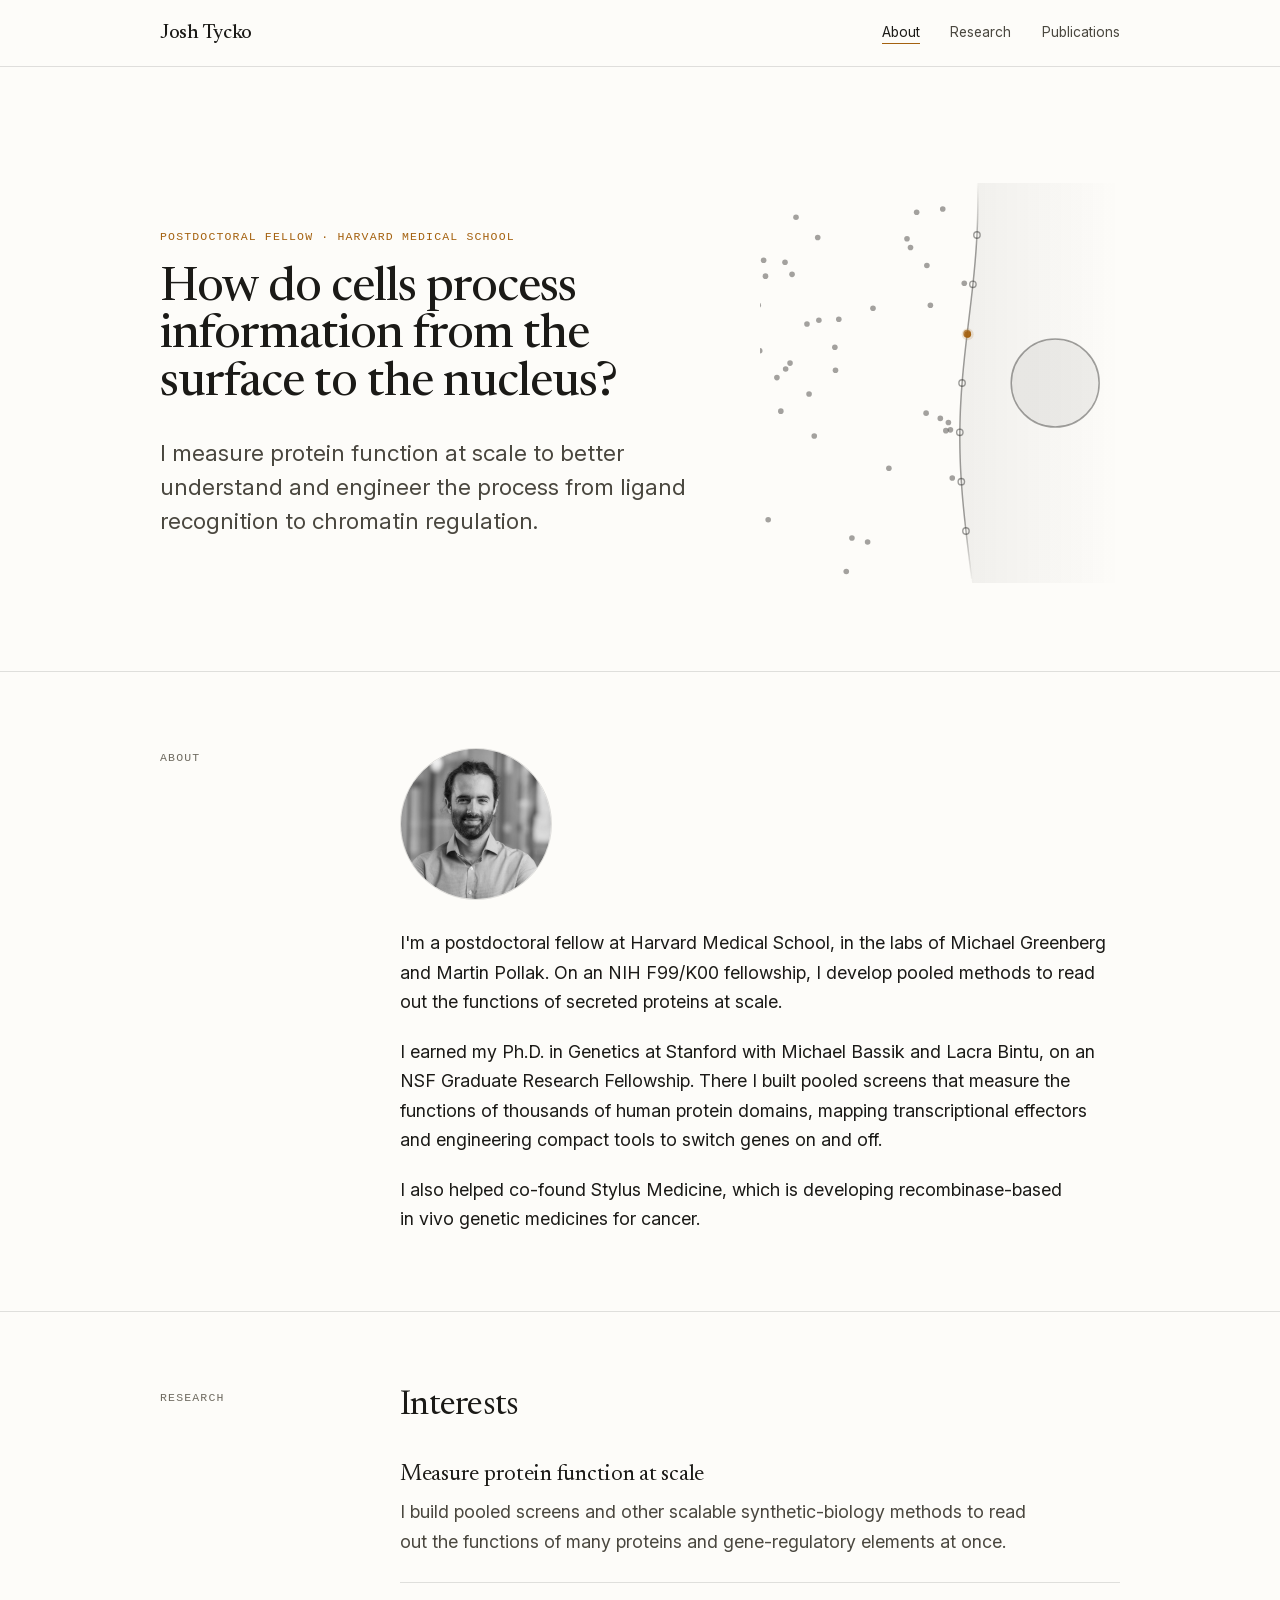
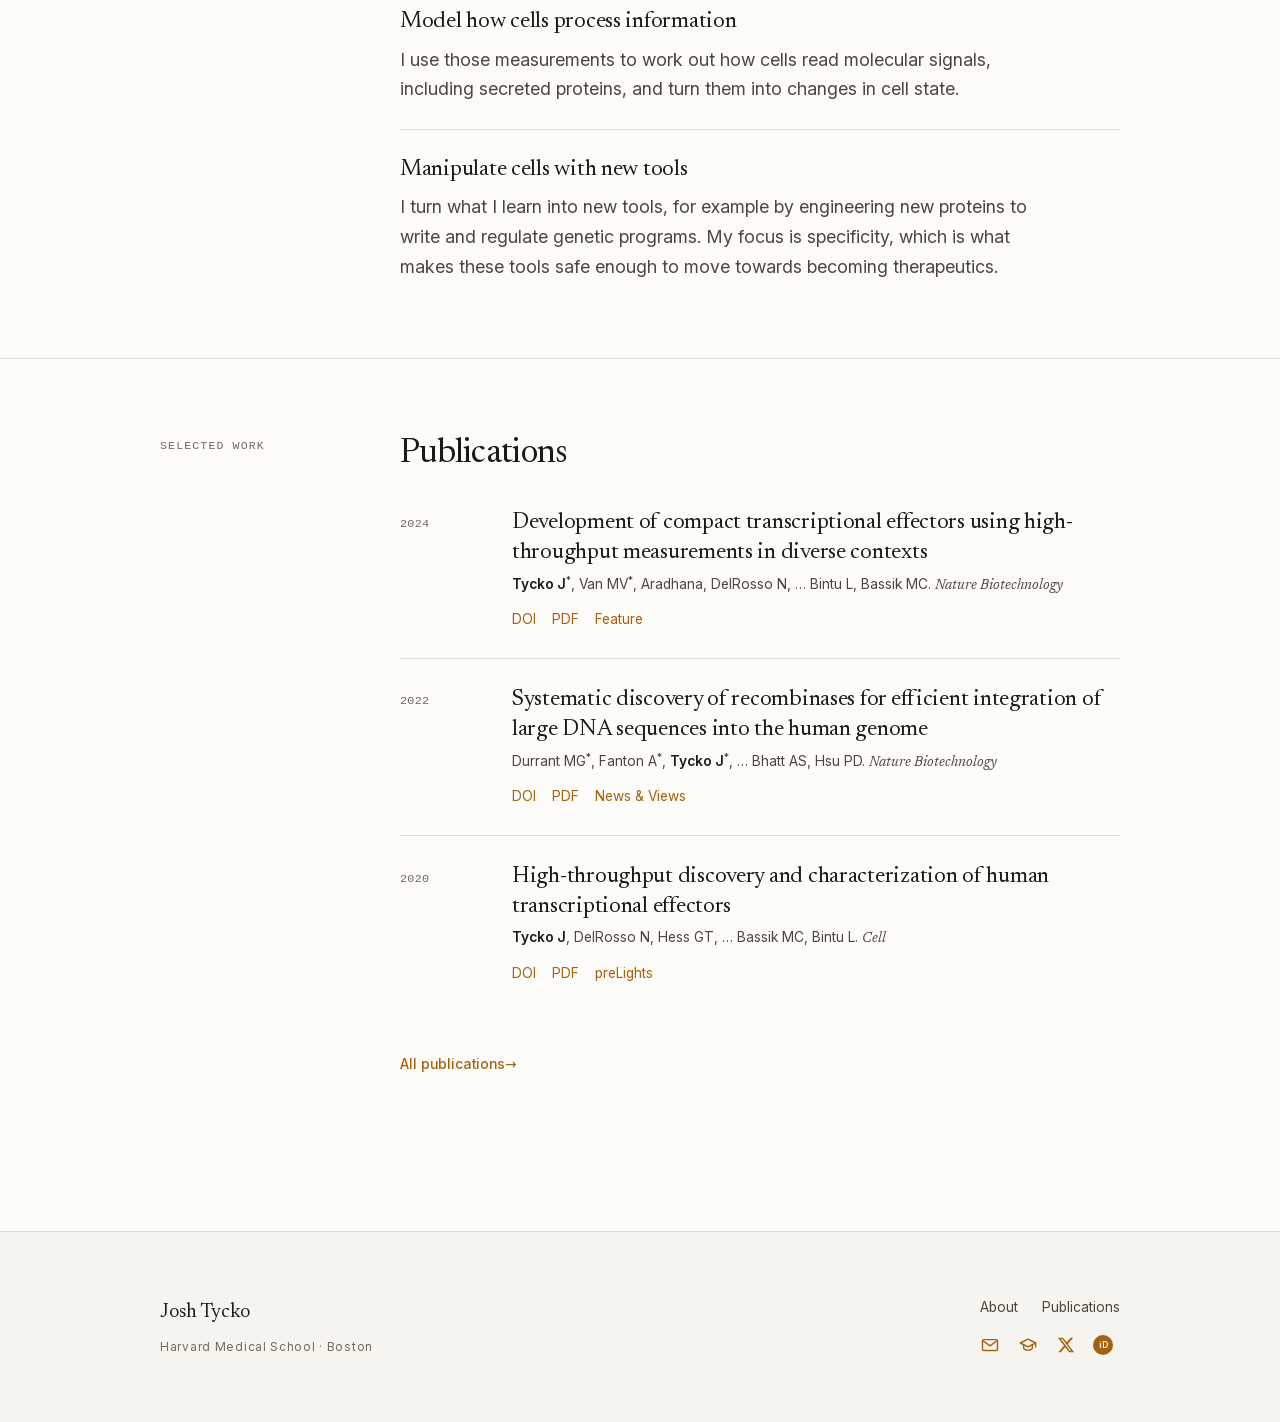
==== index.html @ d1b62626 "Manipulate interest: broaden to 'new proteins', soften therapeutics phrasing Co-Authored-By: Claude " ====
<!DOCTYPE html>
<html lang="en">
<head>
<meta charset="utf-8">
<meta name="viewport" content="width=device-width, initial-scale=1">
<title>Josh Tycko</title>
<meta name="description" content="Josh Tycko, postdoctoral fellow at Harvard Medical School, measuring protein function at scale to model and manipulate cellular information processing.">
<link rel="icon" href="img/favicon.svg" type="image/svg+xml">
<link rel="preload" href="fonts/newsreader-var.woff2" as="font" type="font/woff2" crossorigin>
<link rel="preload" href="fonts/inter-var.woff2" as="font" type="font/woff2" crossorigin>
<style>
@font-face{font-family:'Newsreader';src:url('fonts/newsreader-var.woff2') format('woff2');font-weight:200 800;font-style:normal;font-display:swap;}
@font-face{font-family:'Newsreader';src:url('fonts/newsreader-italic-var.woff2') format('woff2');font-weight:200 800;font-style:italic;font-display:swap;}
@font-face{font-family:'Inter';src:url('fonts/inter-var.woff2') format('woff2');font-weight:100 900;font-style:normal;font-display:swap;}
:root{
  --serif:'Newsreader','Iowan Old Style',Georgia,serif;
  --sans:'Inter',system-ui,-apple-system,'Segoe UI',sans-serif;
  --mono:ui-monospace,'SF Mono','JetBrains Mono',Menlo,Consolas,monospace;
  --paper:#fdfcf9;--paper-sunk:#f6f4ee;--ink:#1b1a17;--ink-soft:#4a473f;--ink-mute:#6f6b61;
  --accent:#a4610f;--accent-soft:#c07d2a;--rule:rgba(27,26,23,0.13);
  --step--1:clamp(0.80rem,0.78rem + 0.10vw,0.86rem);
  --step-0:clamp(1.00rem,0.96rem + 0.20vw,1.12rem);
  --step-1:clamp(1.20rem,1.12rem + 0.38vw,1.42rem);
  --step-3:clamp(1.6rem,1.42rem + 0.9vw,2.2rem);
  --step-4:clamp(1.95rem,1.6rem + 1.75vw,3.05rem);
  --shell:68rem;--gutter:clamp(1.5rem,5vw,4rem);--measure:66ch;
}
@media (prefers-color-scheme:dark){:root{
  --paper:#14140f;--paper-sunk:#1b1b16;--ink:#eae7dd;--ink-soft:#b6b1a4;--ink-mute:#8b8679;
  --accent:#dca35c;--accent-soft:#e8bd83;--rule:rgba(234,231,221,0.16);
}}
*,*::before,*::after{box-sizing:border-box;margin:0;padding:0;}
body{background:var(--paper);color:var(--ink);font-family:var(--sans);font-size:var(--step-0);line-height:1.65;-webkit-font-smoothing:antialiased;-moz-osx-font-smoothing:grayscale;font-synthesis-weight:none;text-rendering:optimizeLegibility;}
::selection{background:var(--accent);color:var(--paper);}
img{max-width:100%;height:auto;display:block;}
a{color:var(--accent);}
a:hover{color:var(--accent-soft);}
.skip{position:absolute;left:-9999px;}
.shell{max-width:var(--shell);margin-inline:auto;padding-inline:var(--gutter);}

.nav{position:sticky;top:0;z-index:50;background:color-mix(in srgb,var(--paper) 82%,transparent);backdrop-filter:blur(12px) saturate(1.2);-webkit-backdrop-filter:blur(12px) saturate(1.2);border-bottom:1px solid var(--rule);}
.nav__inner{display:flex;align-items:baseline;justify-content:space-between;gap:1.5rem;flex-wrap:wrap;padding-block:1.05rem;}
.nav__brand{font-family:var(--serif);font-size:1.24rem;font-weight:500;letter-spacing:-0.015em;text-decoration:none;color:var(--ink);}
.nav__links{display:flex;gap:clamp(1.1rem,2.4vw,2rem);font-size:var(--step--1);list-style:none;}
.nav__links a{color:var(--ink-soft);text-decoration:none;padding-block:0.15rem;border-bottom:1px solid transparent;transition:color .14s ease,border-color .14s ease;}
.nav__links a:hover,.nav__links a:focus-visible{color:var(--accent);}
.nav__links a[aria-current="page"]{color:var(--ink);border-bottom-color:var(--accent);}

.hero{padding-block:clamp(3.5rem,9vw,7.5rem) clamp(3rem,7vw,5.5rem);}
.hero__layout{display:grid;grid-template-columns:minmax(0,1fr);align-items:center;gap:3.5rem;}
.eyebrow{font-family:var(--mono);font-size:0.72rem;font-weight:500;letter-spacing:0.1em;text-transform:uppercase;color:var(--accent);}
.hero h1{font-family:var(--serif);font-weight:450;font-optical-sizing:auto;letter-spacing:-0.021em;font-size:var(--step-4);line-height:0.99;margin-top:1.25rem;max-width:20ch;text-wrap:balance;}
.hero__lede{font-size:var(--step-1);line-height:1.5;color:var(--ink-soft);max-width:54ch;margin-top:1.75rem;text-wrap:pretty;}
.hero__figure{margin:0;display:none;}
@media (min-width:832px){
  .hero__layout{grid-template-columns:minmax(0,1fr) auto;}
  .hero__figure{display:block;}
}

.section{padding-block:clamp(3rem,6vw,5rem);border-top:1px solid var(--rule);}
.sec-grid{display:grid;grid-template-columns:minmax(0,1fr);gap:1.5rem;}
@media (min-width:896px){.sec-grid{grid-template-columns:12rem minmax(0,1fr);gap:3rem;}}
.label{font-family:var(--mono);font-size:0.72rem;font-weight:500;letter-spacing:0.1em;text-transform:uppercase;color:var(--ink-mute);}
.section h2{font-family:var(--serif);font-weight:400;letter-spacing:-0.021em;line-height:1.06;font-size:var(--step-3);text-wrap:balance;}

.portrait{width:clamp(7rem,12vw,9.5rem);aspect-ratio:1;border-radius:50%;object-fit:cover;filter:grayscale(1);border:1px solid var(--rule);margin-bottom:1.75rem;transition:filter .6s ease;}
.portrait:hover{filter:grayscale(0);}
.about p{max-width:var(--measure);text-wrap:pretty;}
.about p + p{margin-top:1.1em;}

.interests,.pubs{list-style:none;margin-top:2.25rem;}
.interests li{padding-block:1.6rem;}
.interests li:first-child{padding-top:0;}
.interests li:last-child{padding-bottom:0;}
.interests li + li{border-top:1px solid var(--rule);}
.interests h3{font-family:var(--serif);font-weight:400;font-size:var(--step-1);line-height:1.25;letter-spacing:-0.012em;}
.interests p{margin-top:0.5rem;color:var(--ink-soft);max-width:58ch;text-wrap:pretty;}

.pubs li{padding-block:1.65rem;display:grid;grid-template-columns:minmax(0,1fr);gap:0.35rem;}
.pubs li:first-child{padding-top:0;}
.pubs li + li{border-top:1px solid var(--rule);}
@media (min-width:640px){.pubs li{grid-template-columns:5.5rem minmax(0,1fr);gap:0.35rem 1.5rem;}.pubs__year{grid-row:span 3;}}
.pubs__year{font-family:var(--mono);font-size:0.74rem;font-weight:500;letter-spacing:0.02em;color:var(--ink-mute);padding-top:0.45rem;}
.pubs__title{font-family:var(--serif);font-size:var(--step-1);font-weight:400;line-height:1.3;letter-spacing:-0.012em;text-wrap:pretty;}
.pubs__title a{color:inherit;text-decoration:none;transition:color .14s ease;}
.pubs__title a:hover{color:var(--accent);}
.pubs__authors{font-size:var(--step--1);color:var(--ink-soft);line-height:1.55;}
.pubs__authors .self{font-weight:600;color:var(--ink);}
.pubs__authors sup{font-size:0.7em;font-weight:500;}
.pubs__authors em{font-family:var(--serif);color:var(--ink-soft);}
.pubs__links{display:flex;flex-wrap:wrap;gap:0.5rem 1rem;margin-top:0.35rem;font-size:var(--step--1);}
.pubs__links a{color:var(--accent);text-decoration:none;border-bottom:1px solid transparent;transition:border-color .14s ease;}
.pubs__links a:hover{border-bottom-color:currentColor;}
.more{margin-top:2.25rem;}
.more a{font-size:var(--step--1);font-weight:500;color:var(--accent);text-decoration:none;white-space:nowrap;}
.more a .tip{display:inline-block;transition:transform .16s ease;}
.more a:hover .tip{transform:translateX(3px);}

.footer{border-top:1px solid var(--rule);background:var(--paper-sunk);padding-block:clamp(2.5rem,5vw,4rem);margin-top:clamp(3rem,6vw,5rem);}
.footer__inner{display:flex;justify-content:space-between;align-items:flex-start;gap:2rem;flex-wrap:wrap;}
.footer__brand{font-family:var(--serif);font-size:1.24rem;}
.footer__meta-line{font-size:0.74rem;letter-spacing:0.06em;color:var(--ink-mute);margin-top:0.6rem;}
.footer__col{display:flex;flex-direction:column;gap:1.05rem;}
.footer__links{display:flex;gap:1.5rem;list-style:none;font-size:var(--step--1);flex-wrap:wrap;}
.footer__links a{color:var(--ink-soft);text-decoration:none;transition:color .14s ease;}
.footer__links a:hover{color:var(--accent);}
.socials{display:flex;align-items:center;gap:1.15rem;}
.socials a{display:inline-flex;color:var(--accent);transition:color .14s ease,transform .2s ease;}
.socials a:hover{color:var(--accent-soft);transform:translateY(-2px);}

.reveal{opacity:0;transform:translateY(18px);transition:opacity .7s ease,transform .7s ease;}
.reveal.in{opacity:1;transform:none;}
@keyframes riseIn{from{opacity:0;transform:translateY(18px);}to{opacity:1;transform:none;}}
.rise{opacity:0;animation:riseIn .8s ease both;}
.rise.d1{animation-delay:.05s;}.rise.d2{animation-delay:.16s;}.rise.d3{animation-delay:.30s;}.rise.d4{animation-delay:.42s;}
@media (prefers-reduced-motion:reduce){*{animation-duration:.001ms !important;animation-delay:0ms !important;transition-duration:.001ms !important;}.reveal{opacity:1;transform:none;}}
</style>
</head>
<body>

<a class="skip" href="#main">Skip to content</a>

<nav class="nav">
  <div class="shell nav__inner">
    <a class="nav__brand" href="index.html">Josh Tycko</a>
    <ul class="nav__links">
      <li><a href="index.html" aria-current="page">About</a></li>
      <li><a href="#research">Research</a></li>
      <li><a href="publications.html">Publications</a></li>
    </ul>
  </div>
</nav>

<main id="main">

  <header class="hero shell">
    <div class="hero__layout">
      <div>
        <p class="eyebrow rise d1">Postdoctoral Fellow · Harvard Medical School</p>
        <h1 class="rise d2">How do cells process information from the surface to the nucleus?</h1>
        <p class="hero__lede rise d3">I measure protein function at scale to better understand and engineer the process from ligand recognition to chromatin regulation.</p>
      </div>
      <figure class="hero__figure rise d4" aria-hidden="true">
        <canvas id="secretome" width="360" height="400" style="width:360px;height:400px;display:block;"></canvas>
      </figure>
    </div>
  </header>

  <section class="section" id="about">
    <div class="shell sec-grid">
      <p class="label reveal">About</p>
      <div class="about reveal">
        <img class="portrait" src="img/portrait.jpg" alt="Josh Tycko" width="600" height="600">
        <p>I'm a postdoctoral fellow at Harvard Medical School, in the labs of Michael Greenberg and Martin Pollak. On an NIH F99/K00 fellowship, I develop pooled methods to read out the functions of secreted proteins at scale.</p>
        <p>I earned my Ph.D. in Genetics at Stanford with Michael Bassik and Lacra Bintu, on an NSF Graduate Research Fellowship. There I built pooled screens that measure the functions of thousands of human protein domains, mapping transcriptional effectors and engineering compact tools to switch genes on and off.</p>
        <p>I also helped co-found Stylus&nbsp;Medicine, which is developing recombinase-based in&nbsp;vivo genetic medicines for cancer.</p>
      </div>
    </div>
  </section>

  <section class="section" id="research">
    <div class="shell sec-grid">
      <p class="label reveal">Research</p>
      <div>
        <h2 class="reveal">Interests</h2>
        <ol class="interests">
          <li class="reveal">
            <h3>Measure protein function at scale</h3>
            <p>I build pooled screens and other scalable synthetic-biology methods to read out the functions of many proteins and gene-regulatory elements at once.</p>
          </li>
          <li class="reveal">
            <h3>Model how cells process information</h3>
            <p>I use those measurements to work out how cells read molecular signals, including secreted proteins, and turn them into changes in cell state.</p>
          </li>
          <li class="reveal">
            <h3>Manipulate cells with new tools</h3>
            <p>I turn what I learn into new tools, for example by engineering new proteins to write and regulate genetic programs. My focus is specificity, which is what makes these tools safe enough to move towards becoming therapeutics.</p>
          </li>
        </ol>
      </div>
    </div>
  </section>

  <section class="section" id="selected">
    <div class="shell sec-grid">
      <p class="label reveal">Selected work</p>
      <div>
        <h2 class="reveal">Publications</h2>
        <ol class="pubs">
          <li class="reveal">
            <span class="pubs__year">2024</span>
            <h3 class="pubs__title"><a href="https://doi.org/10.1038/s41587-024-02442-6">Development of compact transcriptional effectors using high-throughput measurements in diverse contexts</a></h3>
            <p class="pubs__authors"><span class="self">Tycko J</span><sup>*</sup>, Van MV<sup>*</sup>, Aradhana, DelRosso N, &hellip; Bintu L, Bassik MC. <em>Nature Biotechnology</em></p>
            <div class="pubs__links">
              <a href="https://doi.org/10.1038/s41587-024-02442-6">DOI</a>
              <a href="pdf/compact-transcriptional-effectors-2024.pdf">PDF</a>
              <a href="https://www.twistbioscience.com/blog/science/MGF-HTRecruit">Feature</a>
            </div>
          </li>
          <li class="reveal">
            <span class="pubs__year">2022</span>
            <h3 class="pubs__title"><a href="https://doi.org/10.1038/s41587-022-01494-w">Systematic discovery of recombinases for efficient integration of large DNA sequences into the human genome</a></h3>
            <p class="pubs__authors">Durrant MG<sup>*</sup>, Fanton A<sup>*</sup>, <span class="self">Tycko J</span><sup>*</sup>, &hellip; Bhatt AS, Hsu PD. <em>Nature Biotechnology</em></p>
            <div class="pubs__links">
              <a href="https://doi.org/10.1038/s41587-022-01494-w">DOI</a>
              <a href="pdf/recombinases-2022.pdf">PDF</a>
              <a href="https://doi.org/10.1038/s41587-022-01600-y">News &amp; Views</a>
            </div>
          </li>
          <li class="reveal">
            <span class="pubs__year">2020</span>
            <h3 class="pubs__title"><a href="https://doi.org/10.1016/j.cell.2020.11.024">High-throughput discovery and characterization of human transcriptional effectors</a></h3>
            <p class="pubs__authors"><span class="self">Tycko J</span>, DelRosso N, Hess GT, &hellip; Bassik MC, Bintu L. <em>Cell</em></p>
            <div class="pubs__links">
              <a href="https://doi.org/10.1016/j.cell.2020.11.024">DOI</a>
              <a href="pdf/human-transcriptional-effectors-2020.pdf">PDF</a>
              <a href="https://prelights.biologists.com/highlights/high-throughput-discovery-and-characterization-of-human-transcriptional-effectors/">preLights</a>
            </div>
          </li>
        </ol>
        <p class="more reveal"><a href="publications.html">All publications<span class="tip"> →</span></a></p>
      </div>
    </div>
  </section>

</main>

<footer class="footer">
  <div class="shell footer__inner">
    <div>
      <p class="footer__brand">Josh Tycko</p>
      <p class="footer__meta-line">Harvard Medical School · Boston</p>
    </div>
    <div class="footer__col">
      <ul class="footer__links">
        <li><a href="#about">About</a></li>
        <li><a href="publications.html">Publications</a></li>
      </ul>
      <div class="socials">
        <a id="email-link" href="#" aria-label="Email" title="Email"><svg width="20" height="20" viewBox="0 0 24 24" fill="none" stroke="currentColor" stroke-width="1.7" stroke-linecap="round" stroke-linejoin="round" aria-hidden="true"><rect x="3" y="5.5" width="18" height="13" rx="1.5"></rect><path d="M4 7.2l8 5.8 8-5.8"></path></svg></a>
        <a href="https://scholar.google.com/citations?user=_H0TWwQAAAAJ" aria-label="Google Scholar" title="Google Scholar"><svg width="20" height="20" viewBox="0 0 24 24" fill="none" stroke="currentColor" stroke-width="1.7" stroke-linecap="round" stroke-linejoin="round" aria-hidden="true"><path d="M12 5L2.8 9.6l9.2 4.6 9.2-4.6L12 5z"></path><path d="M6.8 12.2v3c0 1.5 2.3 2.9 5.2 2.9s5.2-1.4 5.2-2.9v-3"></path><path d="M21.2 9.6v4.5"></path></svg></a>
        <a href="https://x.com/joshtycko" aria-label="X" title="X"><svg width="18" height="18" viewBox="0 0 24 24" fill="currentColor" aria-hidden="true"><path d="M18.244 2.25h3.308l-7.227 8.26 8.502 11.24H16.17l-5.214-6.817L4.99 21.75H1.68l7.73-8.835L1.254 2.25H8.08l4.713 6.231zm-1.161 17.52h1.833L7.084 4.126H5.117z"></path></svg></a>
        <a href="https://orcid.org/0000-0002-4108-0575" aria-label="ORCID" title="ORCID"><svg width="20" height="20" viewBox="0 0 24 24" fill="currentColor" aria-hidden="true"><circle cx="12" cy="12" r="12"></circle><text x="12" y="16.1" text-anchor="middle" font-family="Inter, system-ui, sans-serif" font-size="10.5" font-weight="600" fill="var(--paper)">iD</text></svg></a>
      </div>
    </div>
  </div>
</footer>

<script>
(function(){
  // Scroll reveals
  var els = Array.prototype.slice.call(document.querySelectorAll('.reveal'));
  var reduce = window.matchMedia('(prefers-reduced-motion:reduce)').matches;
  if (reduce) { els.forEach(function(el){ el.classList.add('in'); }); }
  else {
    var pending = new Set(els);
    function check(){
      var vh = window.innerHeight || document.documentElement.clientHeight;
      pending.forEach(function(el){
        var r = el.getBoundingClientRect();
        if (r.top < vh*0.92 && r.bottom > 0){ el.classList.add('in'); pending.delete(el); }
      });
      if (!pending.size){ window.removeEventListener('scroll', onScroll); window.removeEventListener('resize', onScroll); }
    }
    var ticking = false;
    function onScroll(){ if(!ticking){ ticking = true; requestAnimationFrame(function(){ ticking = false; check(); }); } }
    window.addEventListener('scroll', onScroll, {passive:true});
    window.addEventListener('resize', onScroll);
    check(); setTimeout(check, 400);
  }

  // Secretome hero: ligands drift in from outside, dock on receptors, and
  // occasionally fire a signal inward to the nucleus. Nothing crosses the membrane.
  var cv = document.getElementById('secretome');
  if (!cv || !cv.getContext) return;
  var W = 360, H = 400, dpr = Math.min(window.devicePixelRatio || 1, 2);
  cv.width = W*dpr; cv.height = H*dpr;
  var ctx = cv.getContext('2d'); ctx.scale(dpr, dpr);
  var css = getComputedStyle(document.body);
  var INK = (css.getPropertyValue('--ink').trim()) || '#1b1a17';
  var ACC = (css.getPropertyValue('--accent').trim()) || '#a4610f';
  function hexA(hex, a){ hex = (hex||'').replace('#',''); if(hex.length===3) hex = hex.split('').map(function(c){return c+c;}).join(''); var n = parseInt(hex||'000000',16); return 'rgba('+((n>>16)&255)+','+((n>>8)&255)+','+(n&255)+','+a+')'; }
  var rand = function(a,b){ return a + Math.random()*(b-a); };
  var ease = function(p){ return p<0.5 ? 2*p*p : 1-Math.pow(-2*p+2,2)/2; };

  var nucleus = { x:W*0.82, y:H*0.5, r:44, glow:0 };
  function membX(y,t){ return W*0.58 + Math.sin(y/H*Math.PI*1.7 + t*0.0006)*9; }
  var RN = 7, receptors = [];
  for (var i=0;i<RN;i++) receptors.push({ y:H*0.13 + (H*0.74)*(i/(RN-1)), occ:false, res:false });

  function mkLig(){ return { x:rand(-25,W*0.12), y:rand(H*0.05,H*0.95), vx:rand(0.2,0.7), vy:rand(-0.3,0.3), state:'free', tgt:null, bt:0, dur:rand(2600,5200), fired:false, wob:Math.random()*6.28, a:0 }; }
  var N = 46, ligs = [];
  for (var k=0;k<N;k++){ var l = mkLig(); l.x = rand(-60,W*0.42); l.a = 1; ligs.push(l); }
  var signals = [];
  function freeReceptor(y){ var best=null, bd=1e9; receptors.forEach(function(r){ if(!r.res){ var d=Math.abs(r.y-y); if(d<bd){bd=d;best=r;} } }); return best; }

  var last = performance.now(), raf;
  function step(now){
    var dt = Math.min(now-last, 50); last = now;
    ctx.clearRect(0,0,W,H);

    var fade = ctx.createLinearGradient(0,0,0,H);
    fade.addColorStop(0, hexA(INK,0)); fade.addColorStop(0.16, hexA(INK,1));
    fade.addColorStop(0.84, hexA(INK,1)); fade.addColorStop(1, hexA(INK,0));

    var cellFill = ctx.createLinearGradient(W*0.55,0,W,0);
    cellFill.addColorStop(0, hexA(INK,0.06)); cellFill.addColorStop(1, hexA(INK,0));
    ctx.beginPath(); ctx.moveTo(W,0);
    for (var y=0;y<=H;y+=8) ctx.lineTo(membX(y,now),y);
    ctx.lineTo(W,H); ctx.closePath(); ctx.fillStyle = cellFill; ctx.fill();

    ctx.save(); ctx.globalAlpha = 0.42;
    ctx.beginPath(); ctx.moveTo(membX(0,now),0);
    for (var y2=0;y2<=H;y2+=6) ctx.lineTo(membX(y2,now),y2);
    ctx.strokeStyle = fade; ctx.lineWidth = 1.5; ctx.stroke(); ctx.restore();
    receptors.forEach(function(r){ var mx=membX(r.y,now); ctx.beginPath(); ctx.arc(mx,r.y,3.2,0,6.29); ctx.strokeStyle = r.occ?hexA(ACC,0.7):hexA(INK,0.42); ctx.lineWidth=1.4; ctx.stroke(); });

    if (nucleus.glow>0.01){ ctx.beginPath(); ctx.arc(nucleus.x,nucleus.y,nucleus.r+8+nucleus.glow*12,0,6.29); ctx.fillStyle=hexA(ACC,0.11*nucleus.glow); ctx.fill(); }
    ctx.beginPath(); ctx.arc(nucleus.x,nucleus.y,nucleus.r,0,6.29); ctx.fillStyle=hexA(INK,0.06); ctx.fill();
    ctx.strokeStyle = nucleus.glow>0.05?hexA(ACC,0.5+0.5*nucleus.glow):hexA(INK,0.4); ctx.lineWidth=1.5; ctx.stroke();
    nucleus.glow *= 0.95;

    for (var s2=signals.length-1;s2>=0;s2--){
      var s = signals[s2]; s.t += dt;
      var p = Math.min(s.t/s.dur,1), e = ease(p);
      var cx=(s.x+nucleus.x)/2, cy=(s.y+nucleus.y)/2-40;
      var bx=(1-e)*(1-e)*s.x+2*(1-e)*e*cx+e*e*nucleus.x;
      var by=(1-e)*(1-e)*s.y+2*(1-e)*e*cy+e*e*nucleus.y;
      var pe=ease(Math.max(p-0.12,0));
      var tx=(1-pe)*(1-pe)*s.x+2*(1-pe)*pe*cx+pe*pe*nucleus.x;
      var ty=(1-pe)*(1-pe)*s.y+2*(1-pe)*pe*cy+pe*pe*nucleus.y;
      ctx.beginPath(); ctx.moveTo(tx,ty); ctx.lineTo(bx,by); ctx.strokeStyle=hexA(ACC,0.5); ctx.lineWidth=2; ctx.lineCap='round'; ctx.stroke();
      ctx.beginPath(); ctx.arc(bx,by,3,0,6.29); ctx.fillStyle=hexA(ACC,0.95); ctx.shadowColor=hexA(ACC,0.8); ctx.shadowBlur=8; ctx.fill(); ctx.shadowBlur=0;
      if (p>=1){ nucleus.glow=1; signals.splice(s2,1); }
    }

    ligs.forEach(function(l){
      l.a = Math.min(l.a+0.02,1);
      if (l.state==='free'){
        if (!l.tgt && l.x>W*0.05){ var r=freeReceptor(l.y); if(r){ r.res=true; l.tgt=r; } }
        if (l.tgt){
          var mx=membX(l.tgt.y,now), dx=mx-l.x, dy=l.tgt.y-l.y, d=Math.hypot(dx,dy)||1;
          l.vx += ((dx/d*1.1)-l.vx)*0.05; l.vy += ((dy/d*1.1)-l.vy)*0.05;
          if (d<5){ l.state='bound'; l.tgt.occ=true; l.bt=now; l.vx=0; l.vy=0; }
        } else { l.wob += 0.05; l.vx += (0.5-l.vx)*0.02; l.vy += Math.sin(l.wob)*0.06; }
        l.x += l.vx; l.y += l.vy;
      } else if (l.state==='bound'){
        var mxb=membX(l.tgt.y,now);
        l.x = mxb + Math.sin(now*0.005+l.wob)*0.8;
        l.y = l.tgt.y + Math.cos(now*0.005+l.wob)*0.8;
        if (!l.fired && now-l.bt>l.dur*0.35){ l.fired=true; signals.push({x:mxb,y:l.tgt.y,t:0,dur:900}); }
        if (now-l.bt>l.dur){ l.tgt.occ=false; l.tgt.res=false; l.state='leaving'; l.tgt=null; l.vx=rand(-1.4,-0.6); l.vy=rand(-0.5,0.5); }
      } else {
        l.x += l.vx; l.y += l.vy; l.a -= 0.012;
        if (l.a<=0){ Object.assign(l, mkLig()); }
      }
      if (l.state!=='bound'){ var bar=membX(l.y,now)-5; if (l.x>bar){ l.x=bar; if(l.vx>0) l.vx=-Math.abs(l.vx)*0.6-0.15; } }
      if (l.state==='bound'){
        ctx.beginPath(); ctx.arc(l.x,l.y,6,0,6.29); ctx.fillStyle=hexA(ACC,0.14); ctx.fill();
        ctx.beginPath(); ctx.arc(l.x,l.y,3.4,0,6.29); ctx.fillStyle=hexA(ACC,0.95); ctx.fill();
      } else {
        ctx.beginPath(); ctx.arc(l.x,l.y,2.8,0,6.29); ctx.fillStyle=hexA(INK,0.4*l.a); ctx.fill();
      }
    });

    raf = requestAnimationFrame(step);
  }
  if (window.matchMedia('(prefers-reduced-motion:reduce)').matches){
    receptors.forEach(function(r,i){ if(i%2===0){ r.occ=true; r.res=true; } });
    step(performance.now()); if (raf) cancelAnimationFrame(raf);
  } else {
    raf = requestAnimationFrame(step);
  }
})();
</script>
<script>
// Email anti-spam: the address is stored as character codes (never as plain
// text in the page source), so naive scrapers can't harvest it. A real browser
// rebuilds the working mailto: link on load.
(function(){
  var a = document.getElementById('email-link');
  if (!a) return;
  var c = [106,111,115,104,116,121,99,107,111,64,104,109,115,46,104,97,114,118,97,114,100,46,101,100,117];
  var e = String.fromCharCode.apply(null, c);
  a.setAttribute('href', 'mailto:' + e);
})();
</script>
</body>
</html>
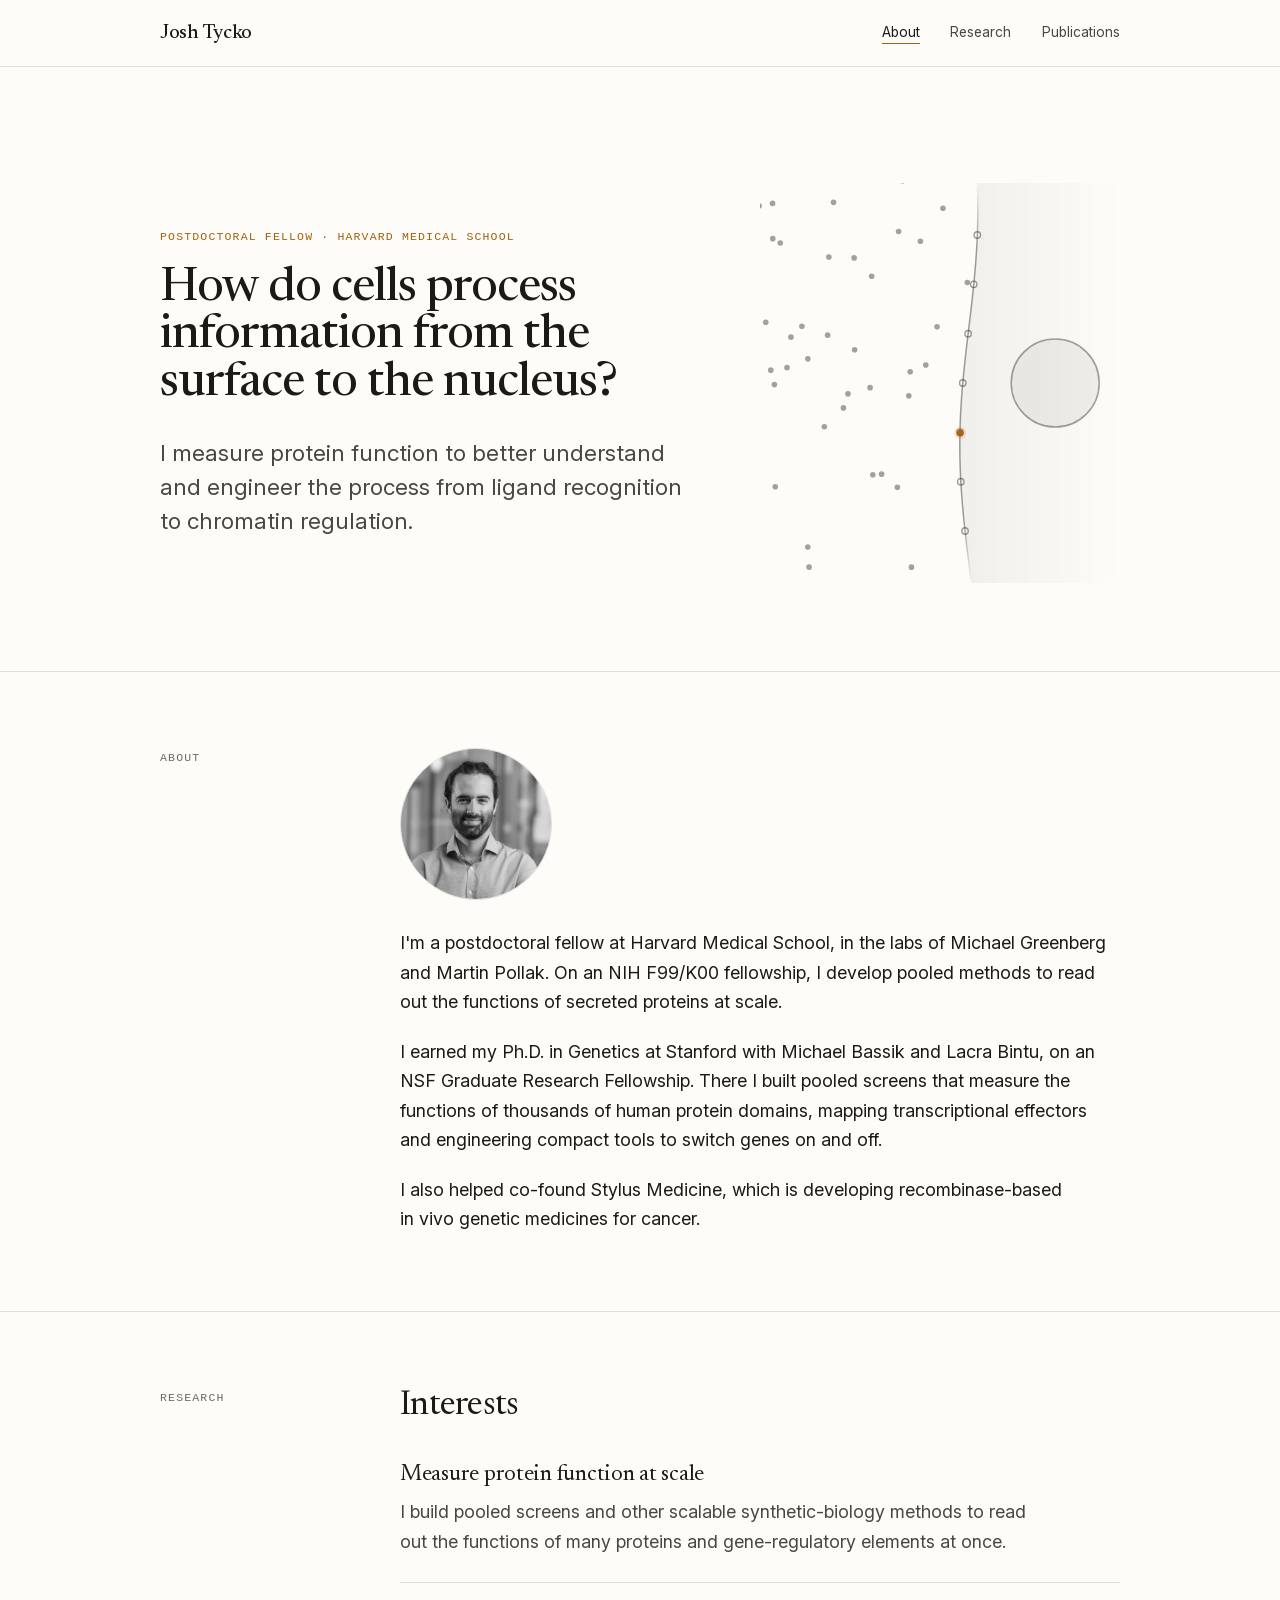
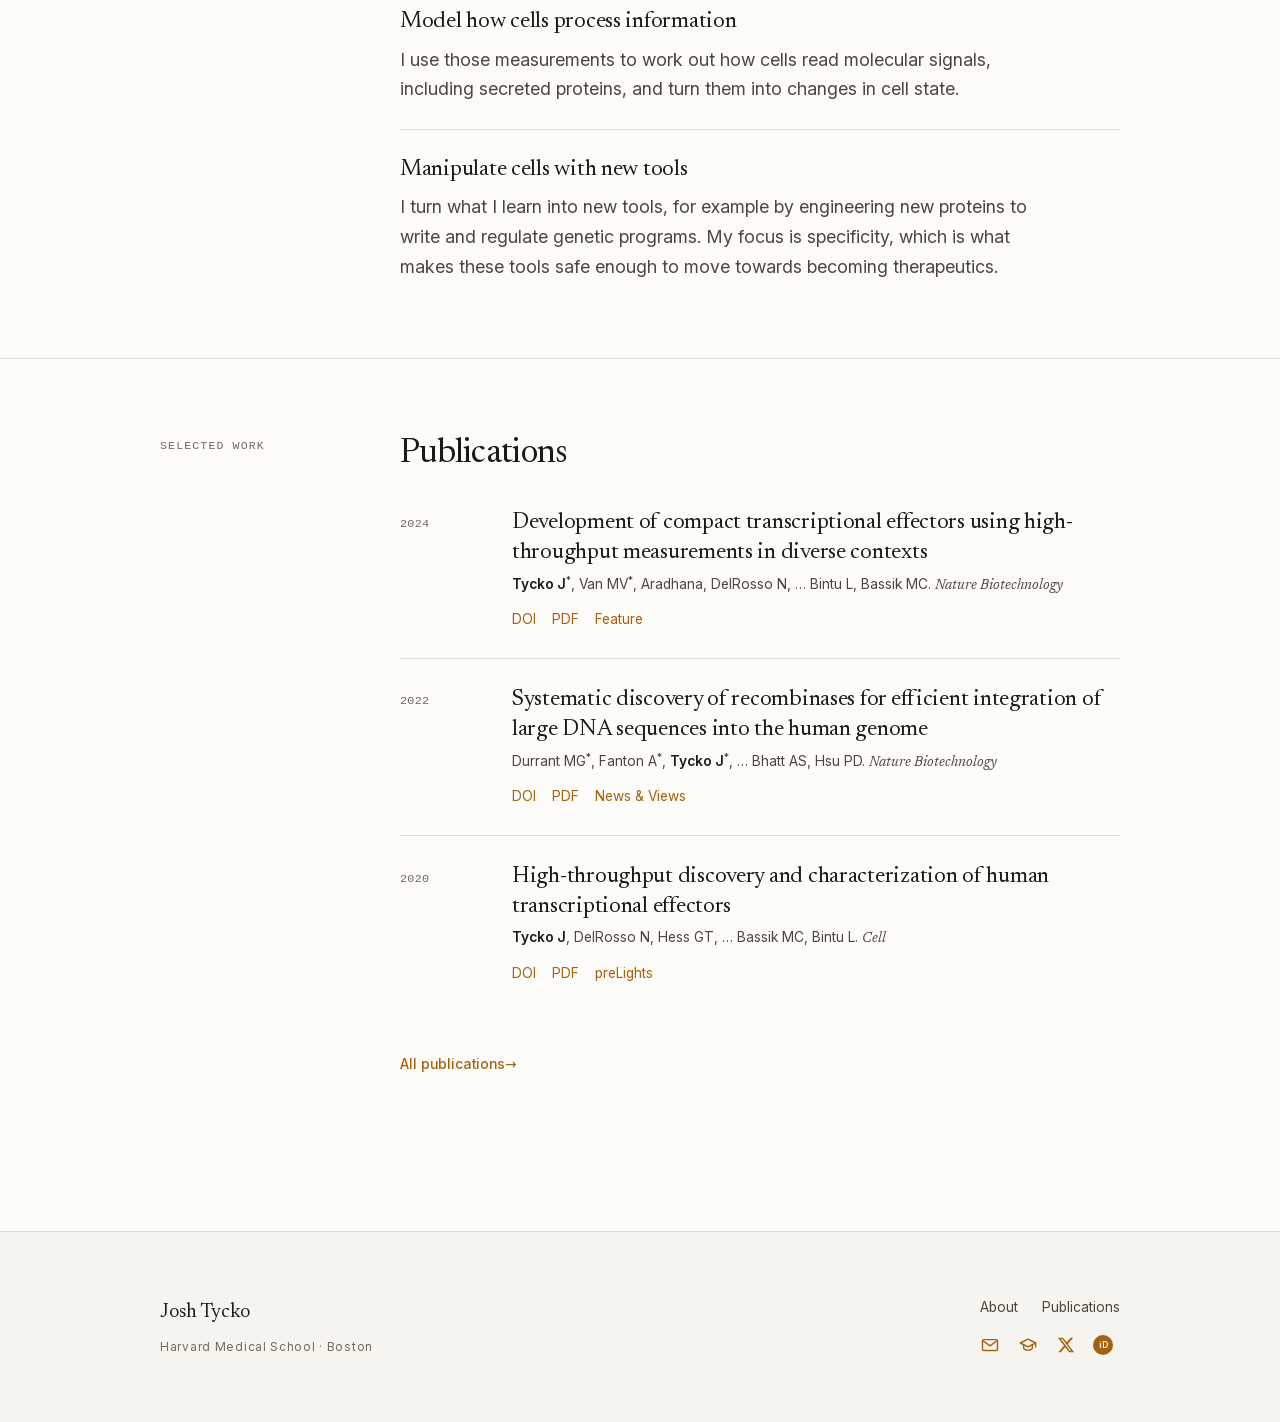
==== commit 4fdf494a: "Lede: drop generic 'at scale' Co-Authored-By: Claude Opus 4.8 <noreply@anthropic.com>" ====
--- a/index.html
+++ b/index.html
@@ -138,7 +138,7 @@
       <div>
         <p class="eyebrow rise d1">Postdoctoral Fellow · Harvard Medical School</p>
         <h1 class="rise d2">How do cells process information from the surface to the nucleus?</h1>
-        <p class="hero__lede rise d3">I measure protein function at scale to better understand and engineer the process from ligand recognition to chromatin regulation.</p>
+        <p class="hero__lede rise d3">I measure protein function to better understand and engineer the process from ligand recognition to chromatin regulation.</p>
       </div>
       <figure class="hero__figure rise d4" aria-hidden="true">
         <canvas id="secretome" width="360" height="400" style="width:360px;height:400px;display:block;"></canvas>
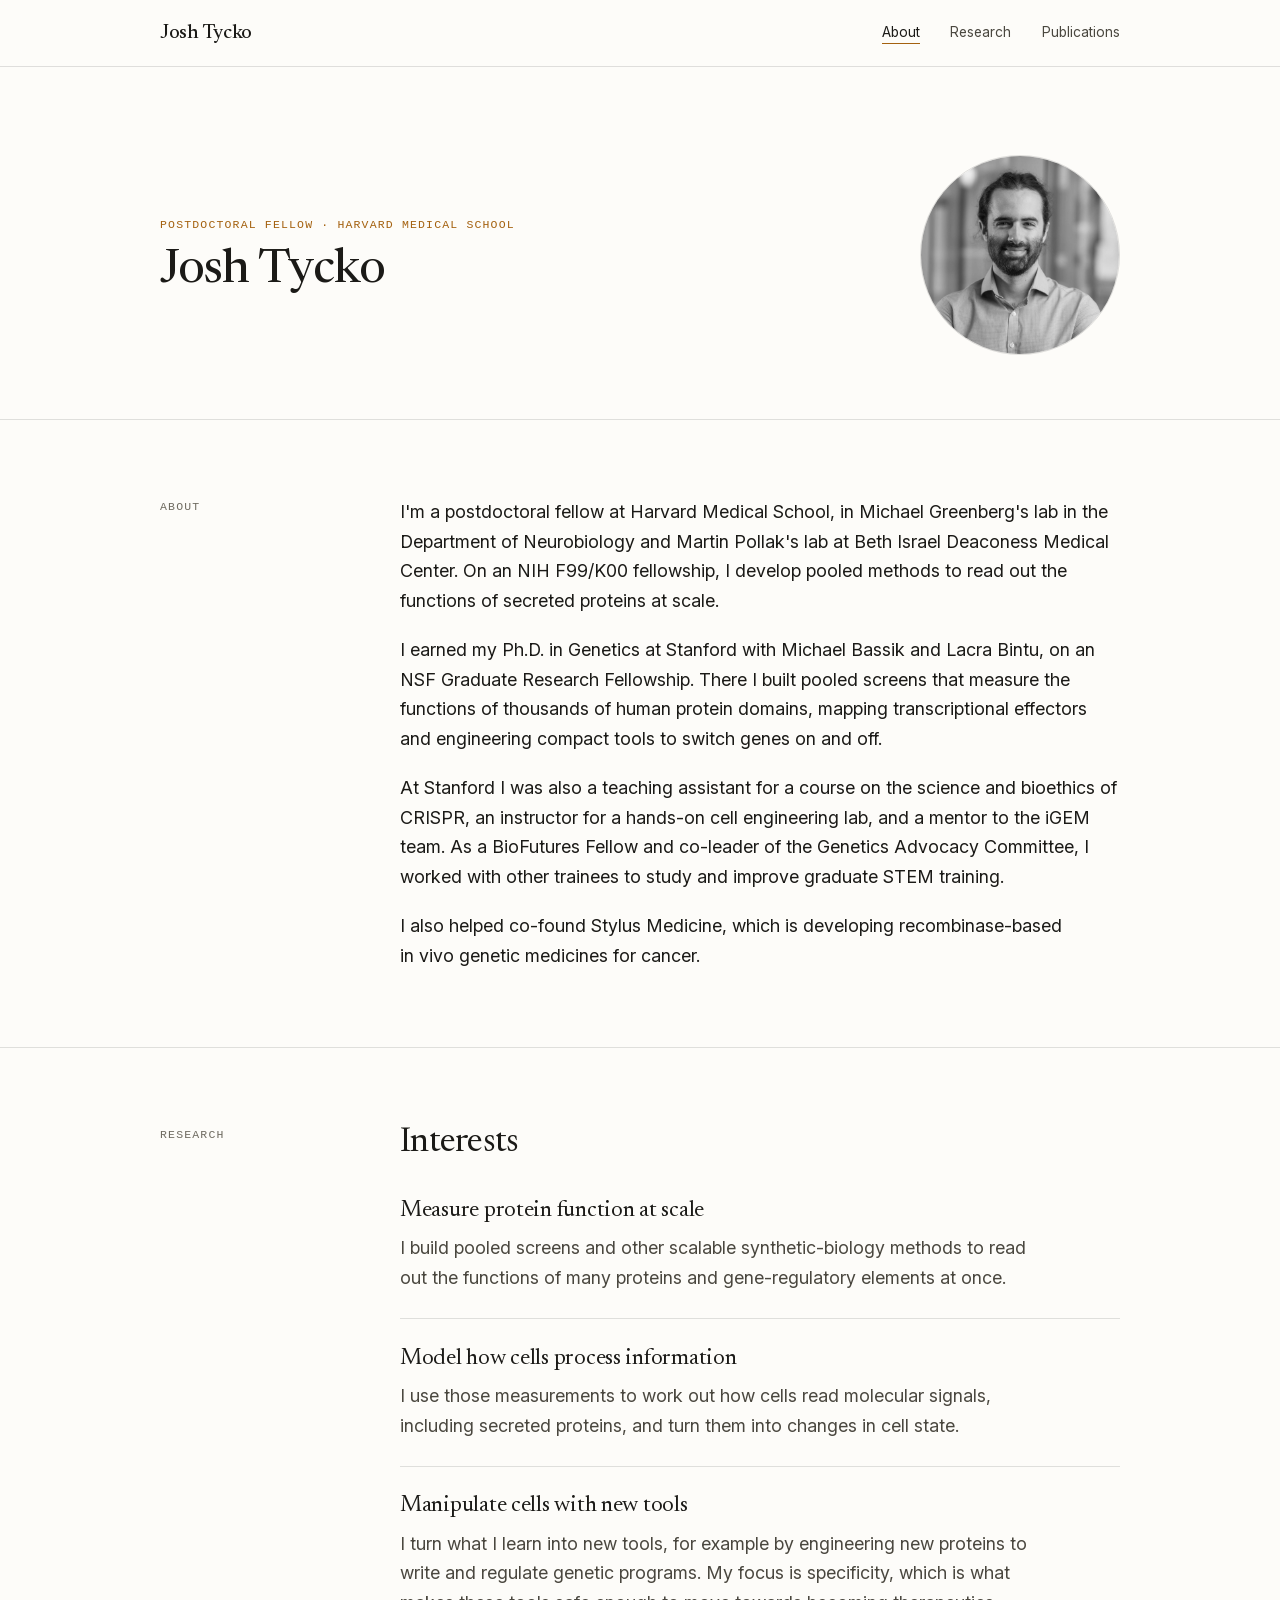
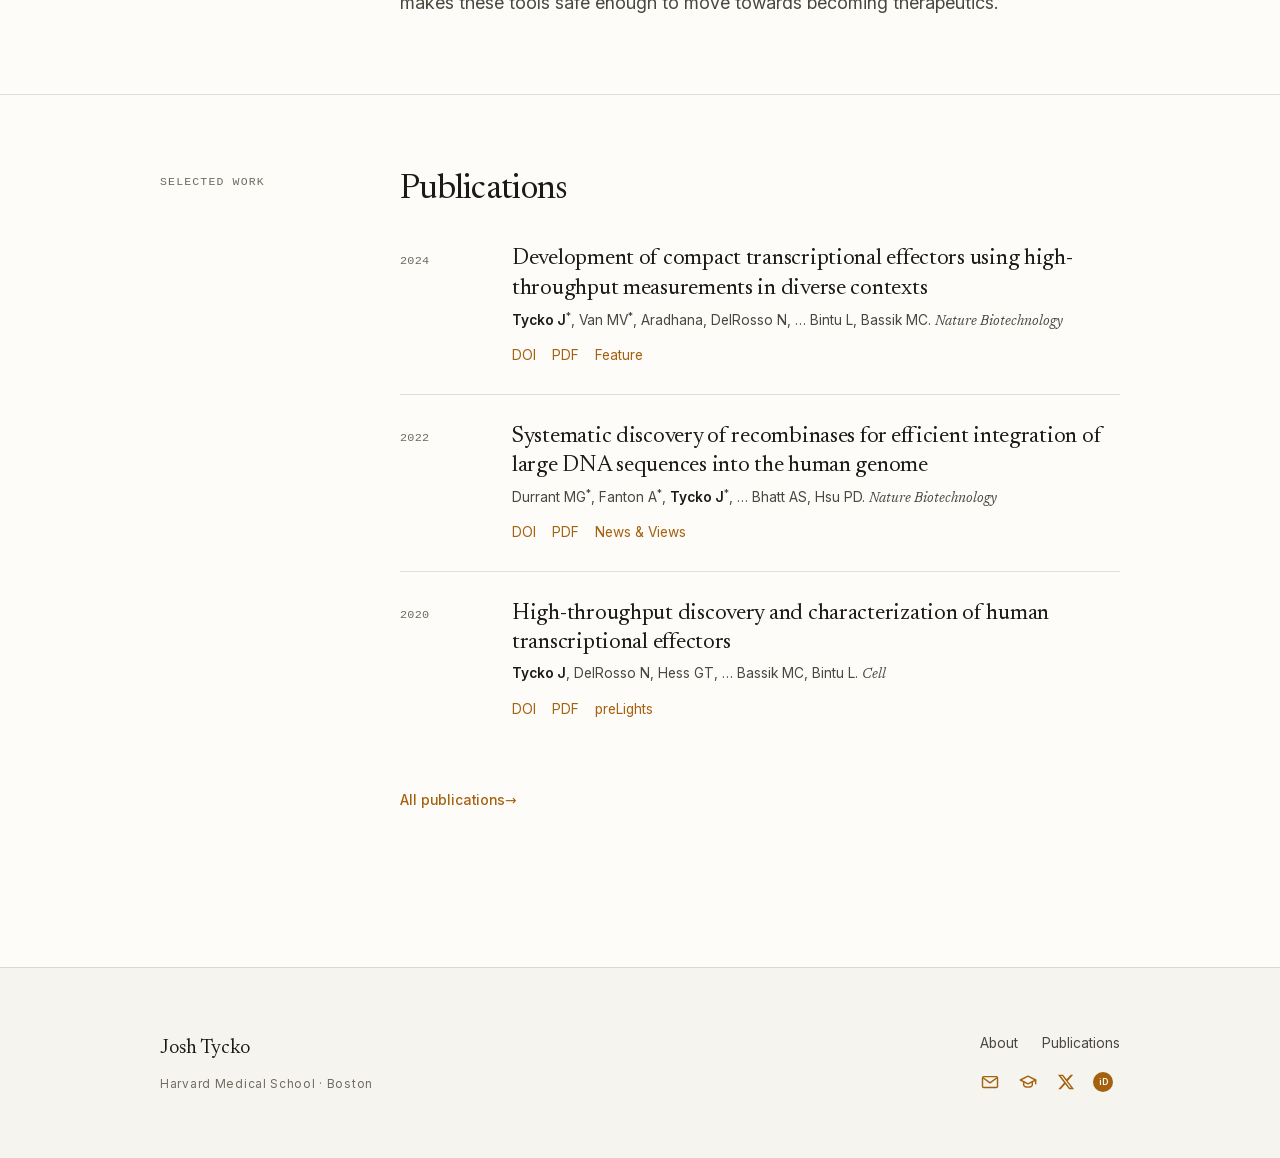
==== commit 648877a0: "Hero: drop the signaling diagram and the headline; port Owlstown content Josh's call (2026-09-13): t" ====
--- a/index.html
+++ b/index.html
@@ -6,6 +6,11 @@
 <title>Josh Tycko</title>
 <meta name="description" content="Josh Tycko, postdoctoral fellow at Harvard Medical School, measuring protein function at scale to model and manipulate cellular information processing.">
 <link rel="icon" href="img/favicon.svg" type="image/svg+xml">
+<link rel="canonical" href="https://joshtycko.github.io/">
+<meta property="og:title" content="Josh Tycko">
+<meta property="og:description" content="Josh Tycko, postdoctoral fellow at Harvard Medical School, measuring protein function to understand and engineer human gene regulation.">
+<meta property="og:type" content="website">
+<meta property="og:url" content="https://joshtycko.github.io/">
 <link rel="preload" href="fonts/newsreader-var.woff2" as="font" type="font/woff2" crossorigin>
 <link rel="preload" href="fonts/inter-var.woff2" as="font" type="font/woff2" crossorigin>
 <style>
@@ -46,15 +51,12 @@
 .nav__links a:hover,.nav__links a:focus-visible{color:var(--accent);}
 .nav__links a[aria-current="page"]{color:var(--ink);border-bottom-color:var(--accent);}
 
-.hero{padding-block:clamp(3.5rem,9vw,7.5rem) clamp(3rem,7vw,5.5rem);}
-.hero__layout{display:grid;grid-template-columns:minmax(0,1fr);align-items:center;gap:3.5rem;}
+.hero{padding-block:clamp(3rem,7vw,5.5rem) clamp(2.5rem,5vw,4rem);}
+.hero__layout{display:grid;grid-template-columns:minmax(0,1fr);align-items:center;gap:2rem;}
 .eyebrow{font-family:var(--mono);font-size:0.72rem;font-weight:500;letter-spacing:0.1em;text-transform:uppercase;color:var(--accent);}
-.hero h1{font-family:var(--serif);font-weight:450;font-optical-sizing:auto;letter-spacing:-0.021em;font-size:var(--step-4);line-height:0.99;margin-top:1.25rem;max-width:20ch;text-wrap:balance;}
-.hero__lede{font-size:var(--step-1);line-height:1.5;color:var(--ink-soft);max-width:54ch;margin-top:1.75rem;text-wrap:pretty;}
-.hero__figure{margin:0;display:none;}
-@media (min-width:832px){
-  .hero__layout{grid-template-columns:minmax(0,1fr) auto;}
-  .hero__figure{display:block;}
+.hero h1{font-family:var(--serif);font-weight:450;font-optical-sizing:auto;letter-spacing:-0.021em;font-size:var(--step-4);line-height:0.99;margin-top:0.9rem;text-wrap:balance;}
+@media (min-width:720px){
+  .hero__layout{grid-template-columns:minmax(0,1fr) auto;gap:3.5rem;}
 }
 
 .section{padding-block:clamp(3rem,6vw,5rem);border-top:1px solid var(--rule);}
@@ -63,7 +65,8 @@
 .label{font-family:var(--mono);font-size:0.72rem;font-weight:500;letter-spacing:0.1em;text-transform:uppercase;color:var(--ink-mute);}
 .section h2{font-family:var(--serif);font-weight:400;letter-spacing:-0.021em;line-height:1.06;font-size:var(--step-3);text-wrap:balance;}
 
-.portrait{width:clamp(7rem,12vw,9.5rem);aspect-ratio:1;border-radius:50%;object-fit:cover;filter:grayscale(1);border:1px solid var(--rule);margin-bottom:1.75rem;transition:filter .6s ease;}
+.portrait{width:clamp(7rem,12vw,9.5rem);aspect-ratio:1;border-radius:50%;object-fit:cover;filter:grayscale(1);border:1px solid var(--rule);transition:filter .6s ease;}
+.portrait--hero{width:clamp(8.5rem,17vw,12.5rem);}
 .portrait:hover{filter:grayscale(0);}
 .about p{max-width:var(--measure);text-wrap:pretty;}
 .about p + p{margin-top:1.1em;}
@@ -137,12 +140,9 @@
     <div class="hero__layout">
       <div>
         <p class="eyebrow rise d1">Postdoctoral Fellow · Harvard Medical School</p>
-        <h1 class="rise d2">How do cells process information from the surface to the nucleus?</h1>
-        <p class="hero__lede rise d3">I measure protein function to better understand and engineer the process from ligand recognition to chromatin regulation.</p>
-      </div>
-      <figure class="hero__figure rise d4" aria-hidden="true">
-        <canvas id="secretome" width="360" height="400" style="width:360px;height:400px;display:block;"></canvas>
-      </figure>
+        <h1 class="rise d2">Josh Tycko</h1>
+      </div>
+      <img class="portrait portrait--hero rise d3" src="img/portrait.jpg" alt="Josh Tycko" width="600" height="600">
     </div>
   </header>
 
@@ -150,9 +150,9 @@
     <div class="shell sec-grid">
       <p class="label reveal">About</p>
       <div class="about reveal">
-        <img class="portrait" src="img/portrait.jpg" alt="Josh Tycko" width="600" height="600">
-        <p>I'm a postdoctoral fellow at Harvard Medical School, in the labs of Michael Greenberg and Martin Pollak. On an NIH F99/K00 fellowship, I develop pooled methods to read out the functions of secreted proteins at scale.</p>
+        <p>I'm a postdoctoral fellow at Harvard Medical School, in Michael Greenberg's lab in the Department of Neurobiology and Martin Pollak's lab at Beth Israel Deaconess Medical Center. On an NIH F99/K00 fellowship, I develop pooled methods to read out the functions of secreted proteins at scale.</p>
         <p>I earned my Ph.D. in Genetics at Stanford with Michael Bassik and Lacra Bintu, on an NSF Graduate Research Fellowship. There I built pooled screens that measure the functions of thousands of human protein domains, mapping transcriptional effectors and engineering compact tools to switch genes on and off.</p>
+        <p>At Stanford I was also a teaching assistant for a course on the science and bioethics of CRISPR, an instructor for a hands-on cell engineering lab, and a mentor to the iGEM team. As a BioFutures Fellow and co-leader of the Genetics Advocacy Committee, I worked with other trainees to study and improve graduate STEM training.</p>
         <p>I also helped co-found Stylus&nbsp;Medicine, which is developing recombinase-based in&nbsp;vivo genetic medicines for cancer.</p>
       </div>
     </div>
@@ -269,108 +269,6 @@
     check(); setTimeout(check, 400);
   }
 
-  // Secretome hero: ligands drift in from outside, dock on receptors, and
-  // occasionally fire a signal inward to the nucleus. Nothing crosses the membrane.
-  var cv = document.getElementById('secretome');
-  if (!cv || !cv.getContext) return;
-  var W = 360, H = 400, dpr = Math.min(window.devicePixelRatio || 1, 2);
-  cv.width = W*dpr; cv.height = H*dpr;
-  var ctx = cv.getContext('2d'); ctx.scale(dpr, dpr);
-  var css = getComputedStyle(document.body);
-  var INK = (css.getPropertyValue('--ink').trim()) || '#1b1a17';
-  var ACC = (css.getPropertyValue('--accent').trim()) || '#a4610f';
-  function hexA(hex, a){ hex = (hex||'').replace('#',''); if(hex.length===3) hex = hex.split('').map(function(c){return c+c;}).join(''); var n = parseInt(hex||'000000',16); return 'rgba('+((n>>16)&255)+','+((n>>8)&255)+','+(n&255)+','+a+')'; }
-  var rand = function(a,b){ return a + Math.random()*(b-a); };
-  var ease = function(p){ return p<0.5 ? 2*p*p : 1-Math.pow(-2*p+2,2)/2; };
-
-  var nucleus = { x:W*0.82, y:H*0.5, r:44, glow:0 };
-  function membX(y,t){ return W*0.58 + Math.sin(y/H*Math.PI*1.7 + t*0.0006)*9; }
-  var RN = 7, receptors = [];
-  for (var i=0;i<RN;i++) receptors.push({ y:H*0.13 + (H*0.74)*(i/(RN-1)), occ:false, res:false });
-
-  function mkLig(){ return { x:rand(-25,W*0.12), y:rand(H*0.05,H*0.95), vx:rand(0.2,0.7), vy:rand(-0.3,0.3), state:'free', tgt:null, bt:0, dur:rand(2600,5200), fired:false, wob:Math.random()*6.28, a:0 }; }
-  var N = 46, ligs = [];
-  for (var k=0;k<N;k++){ var l = mkLig(); l.x = rand(-60,W*0.42); l.a = 1; ligs.push(l); }
-  var signals = [];
-  function freeReceptor(y){ var best=null, bd=1e9; receptors.forEach(function(r){ if(!r.res){ var d=Math.abs(r.y-y); if(d<bd){bd=d;best=r;} } }); return best; }
-
-  var last = performance.now(), raf;
-  function step(now){
-    var dt = Math.min(now-last, 50); last = now;
-    ctx.clearRect(0,0,W,H);
-
-    var fade = ctx.createLinearGradient(0,0,0,H);
-    fade.addColorStop(0, hexA(INK,0)); fade.addColorStop(0.16, hexA(INK,1));
-    fade.addColorStop(0.84, hexA(INK,1)); fade.addColorStop(1, hexA(INK,0));
-
-    var cellFill = ctx.createLinearGradient(W*0.55,0,W,0);
-    cellFill.addColorStop(0, hexA(INK,0.06)); cellFill.addColorStop(1, hexA(INK,0));
-    ctx.beginPath(); ctx.moveTo(W,0);
-    for (var y=0;y<=H;y+=8) ctx.lineTo(membX(y,now),y);
-    ctx.lineTo(W,H); ctx.closePath(); ctx.fillStyle = cellFill; ctx.fill();
-
-    ctx.save(); ctx.globalAlpha = 0.42;
-    ctx.beginPath(); ctx.moveTo(membX(0,now),0);
-    for (var y2=0;y2<=H;y2+=6) ctx.lineTo(membX(y2,now),y2);
-    ctx.strokeStyle = fade; ctx.lineWidth = 1.5; ctx.stroke(); ctx.restore();
-    receptors.forEach(function(r){ var mx=membX(r.y,now); ctx.beginPath(); ctx.arc(mx,r.y,3.2,0,6.29); ctx.strokeStyle = r.occ?hexA(ACC,0.7):hexA(INK,0.42); ctx.lineWidth=1.4; ctx.stroke(); });
-
-    if (nucleus.glow>0.01){ ctx.beginPath(); ctx.arc(nucleus.x,nucleus.y,nucleus.r+8+nucleus.glow*12,0,6.29); ctx.fillStyle=hexA(ACC,0.11*nucleus.glow); ctx.fill(); }
-    ctx.beginPath(); ctx.arc(nucleus.x,nucleus.y,nucleus.r,0,6.29); ctx.fillStyle=hexA(INK,0.06); ctx.fill();
-    ctx.strokeStyle = nucleus.glow>0.05?hexA(ACC,0.5+0.5*nucleus.glow):hexA(INK,0.4); ctx.lineWidth=1.5; ctx.stroke();
-    nucleus.glow *= 0.95;
-
-    for (var s2=signals.length-1;s2>=0;s2--){
-      var s = signals[s2]; s.t += dt;
-      var p = Math.min(s.t/s.dur,1), e = ease(p);
-      var cx=(s.x+nucleus.x)/2, cy=(s.y+nucleus.y)/2-40;
-      var bx=(1-e)*(1-e)*s.x+2*(1-e)*e*cx+e*e*nucleus.x;
-      var by=(1-e)*(1-e)*s.y+2*(1-e)*e*cy+e*e*nucleus.y;
-      var pe=ease(Math.max(p-0.12,0));
-      var tx=(1-pe)*(1-pe)*s.x+2*(1-pe)*pe*cx+pe*pe*nucleus.x;
-      var ty=(1-pe)*(1-pe)*s.y+2*(1-pe)*pe*cy+pe*pe*nucleus.y;
-      ctx.beginPath(); ctx.moveTo(tx,ty); ctx.lineTo(bx,by); ctx.strokeStyle=hexA(ACC,0.5); ctx.lineWidth=2; ctx.lineCap='round'; ctx.stroke();
-      ctx.beginPath(); ctx.arc(bx,by,3,0,6.29); ctx.fillStyle=hexA(ACC,0.95); ctx.shadowColor=hexA(ACC,0.8); ctx.shadowBlur=8; ctx.fill(); ctx.shadowBlur=0;
-      if (p>=1){ nucleus.glow=1; signals.splice(s2,1); }
-    }
-
-    ligs.forEach(function(l){
-      l.a = Math.min(l.a+0.02,1);
-      if (l.state==='free'){
-        if (!l.tgt && l.x>W*0.05){ var r=freeReceptor(l.y); if(r){ r.res=true; l.tgt=r; } }
-        if (l.tgt){
-          var mx=membX(l.tgt.y,now), dx=mx-l.x, dy=l.tgt.y-l.y, d=Math.hypot(dx,dy)||1;
-          l.vx += ((dx/d*1.1)-l.vx)*0.05; l.vy += ((dy/d*1.1)-l.vy)*0.05;
-          if (d<5){ l.state='bound'; l.tgt.occ=true; l.bt=now; l.vx=0; l.vy=0; }
-        } else { l.wob += 0.05; l.vx += (0.5-l.vx)*0.02; l.vy += Math.sin(l.wob)*0.06; }
-        l.x += l.vx; l.y += l.vy;
-      } else if (l.state==='bound'){
-        var mxb=membX(l.tgt.y,now);
-        l.x = mxb + Math.sin(now*0.005+l.wob)*0.8;
-        l.y = l.tgt.y + Math.cos(now*0.005+l.wob)*0.8;
-        if (!l.fired && now-l.bt>l.dur*0.35){ l.fired=true; signals.push({x:mxb,y:l.tgt.y,t:0,dur:900}); }
-        if (now-l.bt>l.dur){ l.tgt.occ=false; l.tgt.res=false; l.state='leaving'; l.tgt=null; l.vx=rand(-1.4,-0.6); l.vy=rand(-0.5,0.5); }
-      } else {
-        l.x += l.vx; l.y += l.vy; l.a -= 0.012;
-        if (l.a<=0){ Object.assign(l, mkLig()); }
-      }
-      if (l.state!=='bound'){ var bar=membX(l.y,now)-5; if (l.x>bar){ l.x=bar; if(l.vx>0) l.vx=-Math.abs(l.vx)*0.6-0.15; } }
-      if (l.state==='bound'){
-        ctx.beginPath(); ctx.arc(l.x,l.y,6,0,6.29); ctx.fillStyle=hexA(ACC,0.14); ctx.fill();
-        ctx.beginPath(); ctx.arc(l.x,l.y,3.4,0,6.29); ctx.fillStyle=hexA(ACC,0.95); ctx.fill();
-      } else {
-        ctx.beginPath(); ctx.arc(l.x,l.y,2.8,0,6.29); ctx.fillStyle=hexA(INK,0.4*l.a); ctx.fill();
-      }
-    });
-
-    raf = requestAnimationFrame(step);
-  }
-  if (window.matchMedia('(prefers-reduced-motion:reduce)').matches){
-    receptors.forEach(function(r,i){ if(i%2===0){ r.occ=true; r.res=true; } });
-    step(performance.now()); if (raf) cancelAnimationFrame(raf);
-  } else {
-    raf = requestAnimationFrame(step);
-  }
 })();
 </script>
 <script>
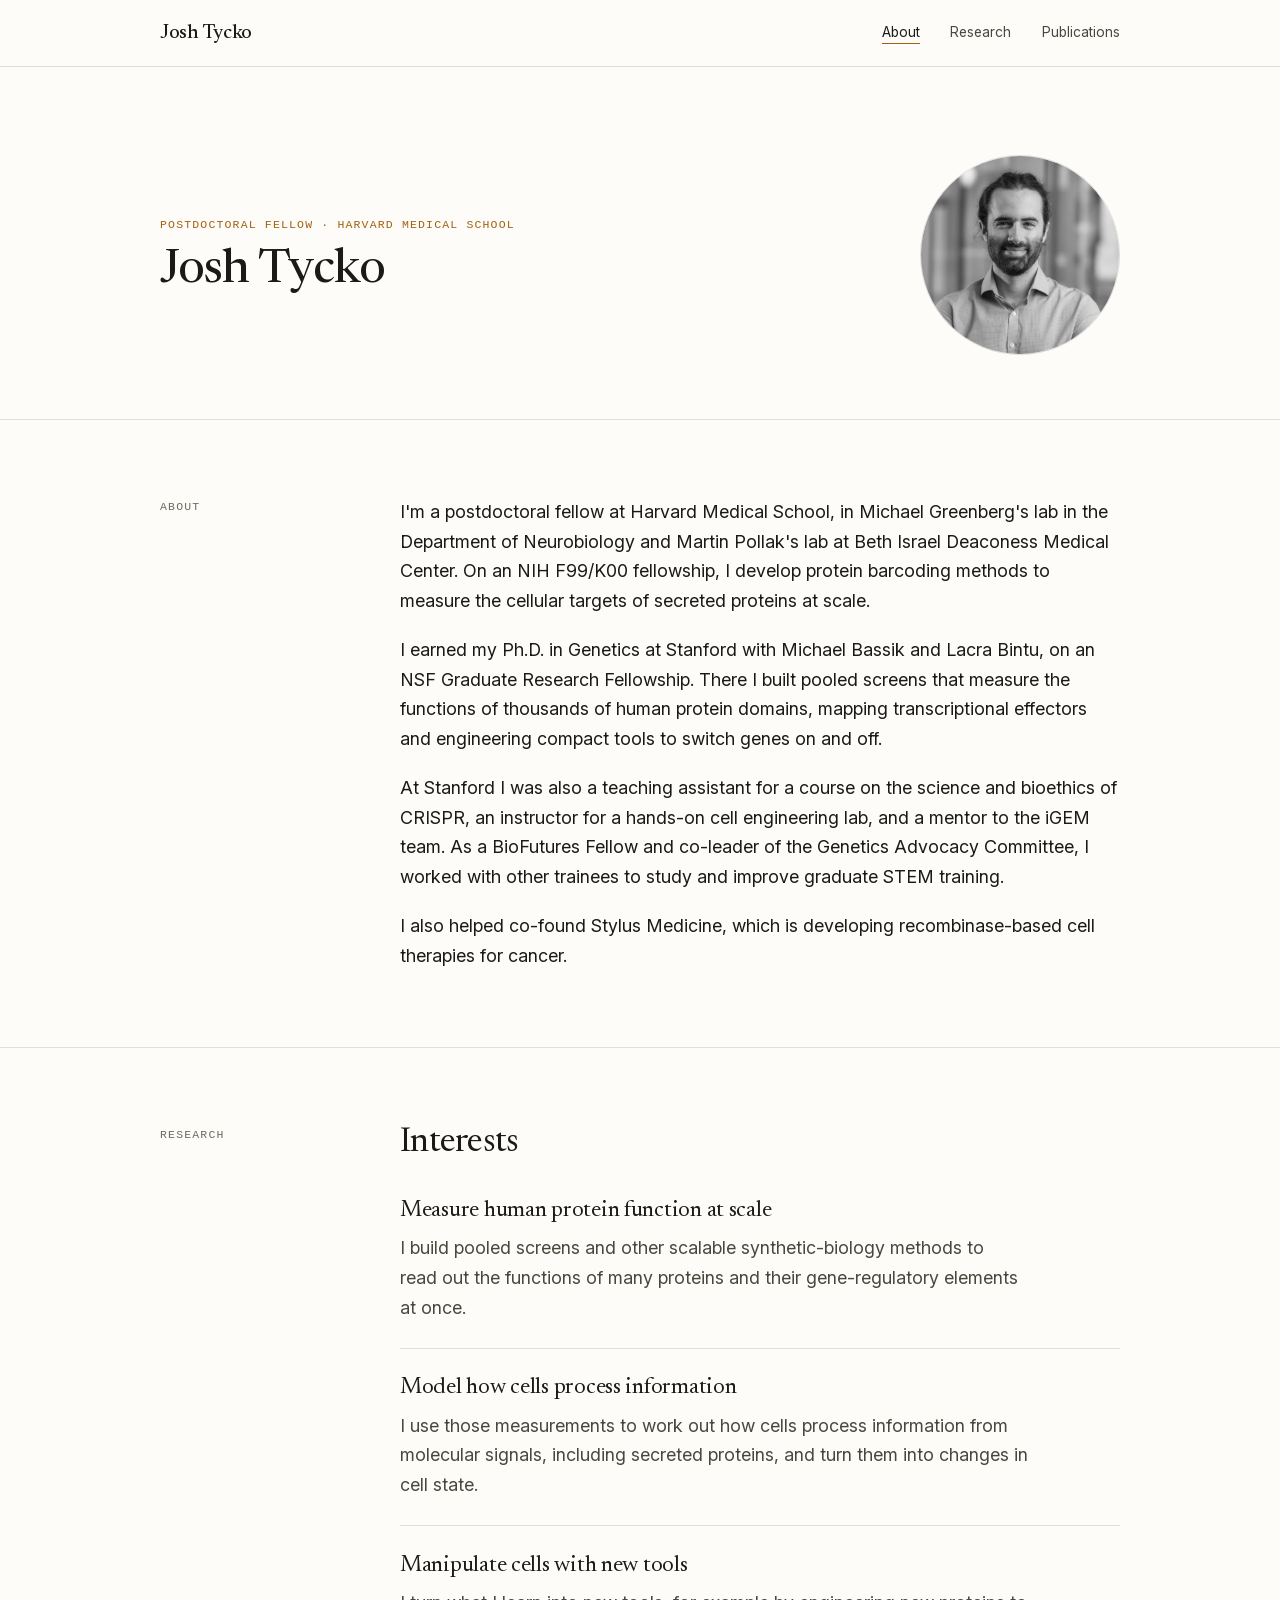
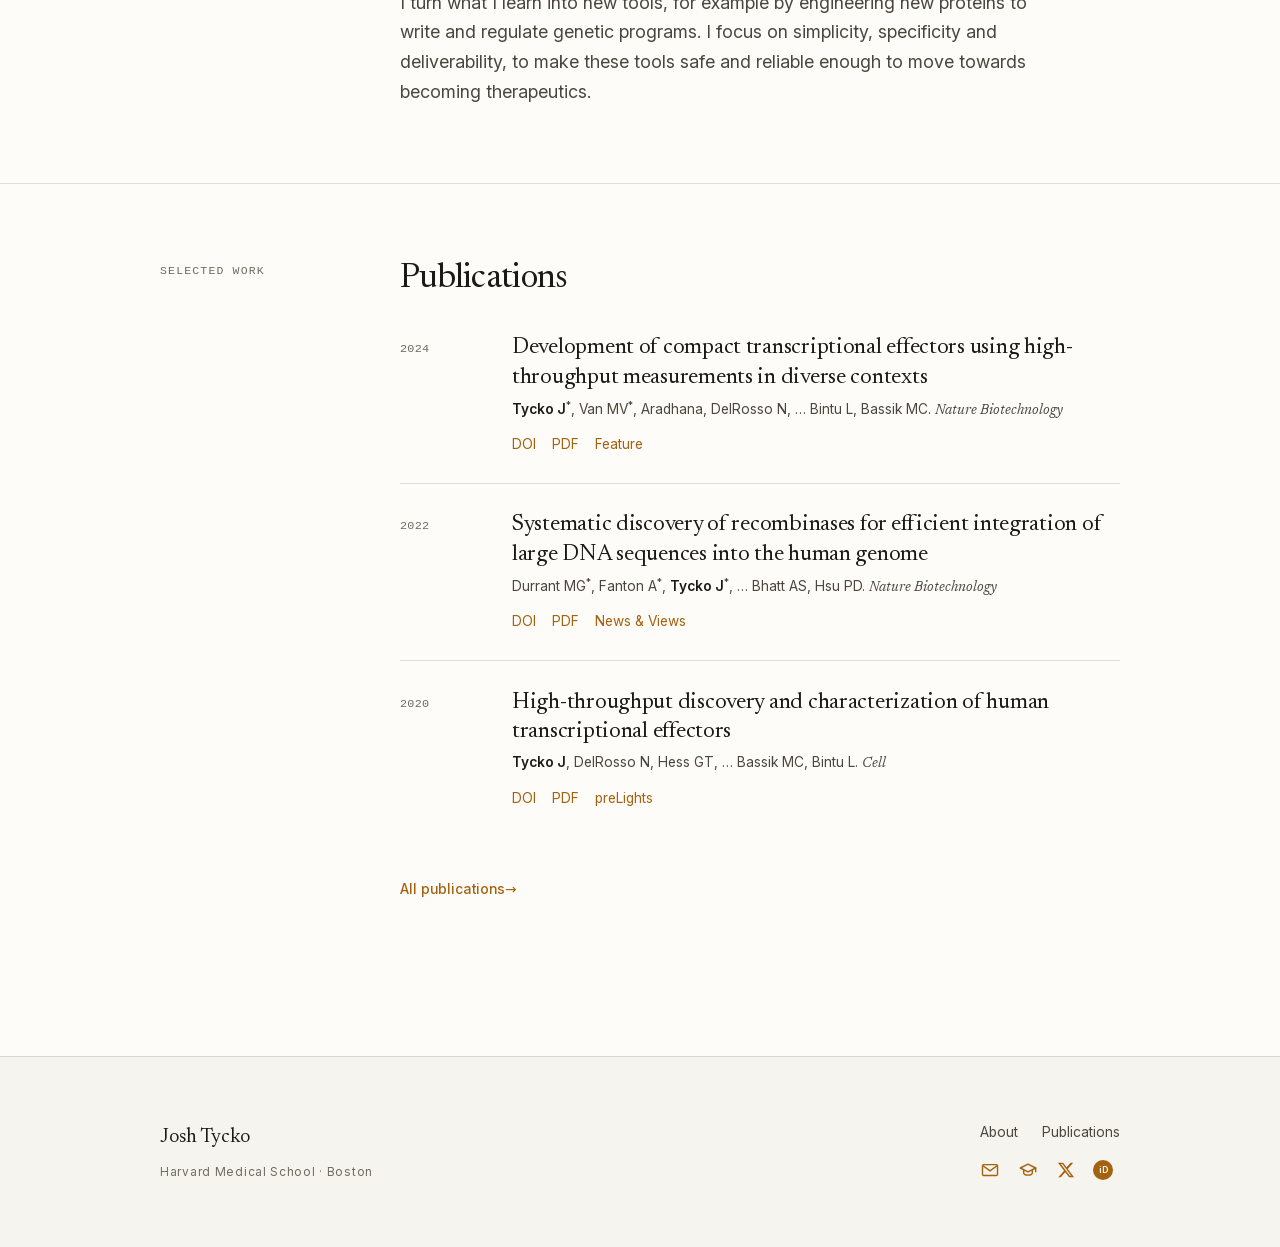
==== commit 5f528e18: "About and Interests copy from Josh; add the Nature Methods poster Copy is Josh's own wording, applie" ====
--- a/index.html
+++ b/index.html
@@ -6,11 +6,11 @@
 <title>Josh Tycko</title>
 <meta name="description" content="Josh Tycko, postdoctoral fellow at Harvard Medical School, measuring protein function at scale to model and manipulate cellular information processing.">
 <link rel="icon" href="img/favicon.svg" type="image/svg+xml">
-<link rel="canonical" href="https://joshtycko.github.io/">
+<link rel="canonical" href="https://joshtycko.com/">
 <meta property="og:title" content="Josh Tycko">
 <meta property="og:description" content="Josh Tycko, postdoctoral fellow at Harvard Medical School, measuring protein function to understand and engineer human gene regulation.">
 <meta property="og:type" content="website">
-<meta property="og:url" content="https://joshtycko.github.io/">
+<meta property="og:url" content="https://joshtycko.com/">
 <link rel="preload" href="fonts/newsreader-var.woff2" as="font" type="font/woff2" crossorigin>
 <link rel="preload" href="fonts/inter-var.woff2" as="font" type="font/woff2" crossorigin>
 <style>
@@ -150,10 +150,10 @@
     <div class="shell sec-grid">
       <p class="label reveal">About</p>
       <div class="about reveal">
-        <p>I'm a postdoctoral fellow at Harvard Medical School, in Michael Greenberg's lab in the Department of Neurobiology and Martin Pollak's lab at Beth Israel Deaconess Medical Center. On an NIH F99/K00 fellowship, I develop pooled methods to read out the functions of secreted proteins at scale.</p>
+        <p>I'm a postdoctoral fellow at Harvard Medical School, in Michael Greenberg's lab in the Department of Neurobiology and Martin Pollak's lab at Beth Israel Deaconess Medical Center. On an NIH F99/K00 fellowship, I develop protein barcoding methods to measure the cellular targets of secreted proteins at scale.</p>
         <p>I earned my Ph.D. in Genetics at Stanford with Michael Bassik and Lacra Bintu, on an NSF Graduate Research Fellowship. There I built pooled screens that measure the functions of thousands of human protein domains, mapping transcriptional effectors and engineering compact tools to switch genes on and off.</p>
         <p>At Stanford I was also a teaching assistant for a course on the science and bioethics of CRISPR, an instructor for a hands-on cell engineering lab, and a mentor to the iGEM team. As a BioFutures Fellow and co-leader of the Genetics Advocacy Committee, I worked with other trainees to study and improve graduate STEM training.</p>
-        <p>I also helped co-found Stylus&nbsp;Medicine, which is developing recombinase-based in&nbsp;vivo genetic medicines for cancer.</p>
+        <p>I also helped co-found Stylus&nbsp;Medicine, which is developing recombinase-based cell therapies for cancer.</p>
       </div>
     </div>
   </section>
@@ -165,16 +165,16 @@
         <h2 class="reveal">Interests</h2>
         <ol class="interests">
           <li class="reveal">
-            <h3>Measure protein function at scale</h3>
-            <p>I build pooled screens and other scalable synthetic-biology methods to read out the functions of many proteins and gene-regulatory elements at once.</p>
+            <h3>Measure human protein function at scale</h3>
+            <p>I build pooled screens and other scalable synthetic-biology methods to read out the functions of many proteins and their gene-regulatory elements at once.</p>
           </li>
           <li class="reveal">
             <h3>Model how cells process information</h3>
-            <p>I use those measurements to work out how cells read molecular signals, including secreted proteins, and turn them into changes in cell state.</p>
+            <p>I use those measurements to work out how cells process information from molecular signals, including secreted proteins, and turn them into changes in cell state.</p>
           </li>
           <li class="reveal">
             <h3>Manipulate cells with new tools</h3>
-            <p>I turn what I learn into new tools, for example by engineering new proteins to write and regulate genetic programs. My focus is specificity, which is what makes these tools safe enough to move towards becoming therapeutics.</p>
+            <p>I turn what I learn into new tools, for example by engineering new proteins to write and regulate genetic programs. I focus on simplicity, specificity and deliverability, to make these tools safe and reliable enough to move towards becoming therapeutics.</p>
           </li>
         </ol>
       </div>
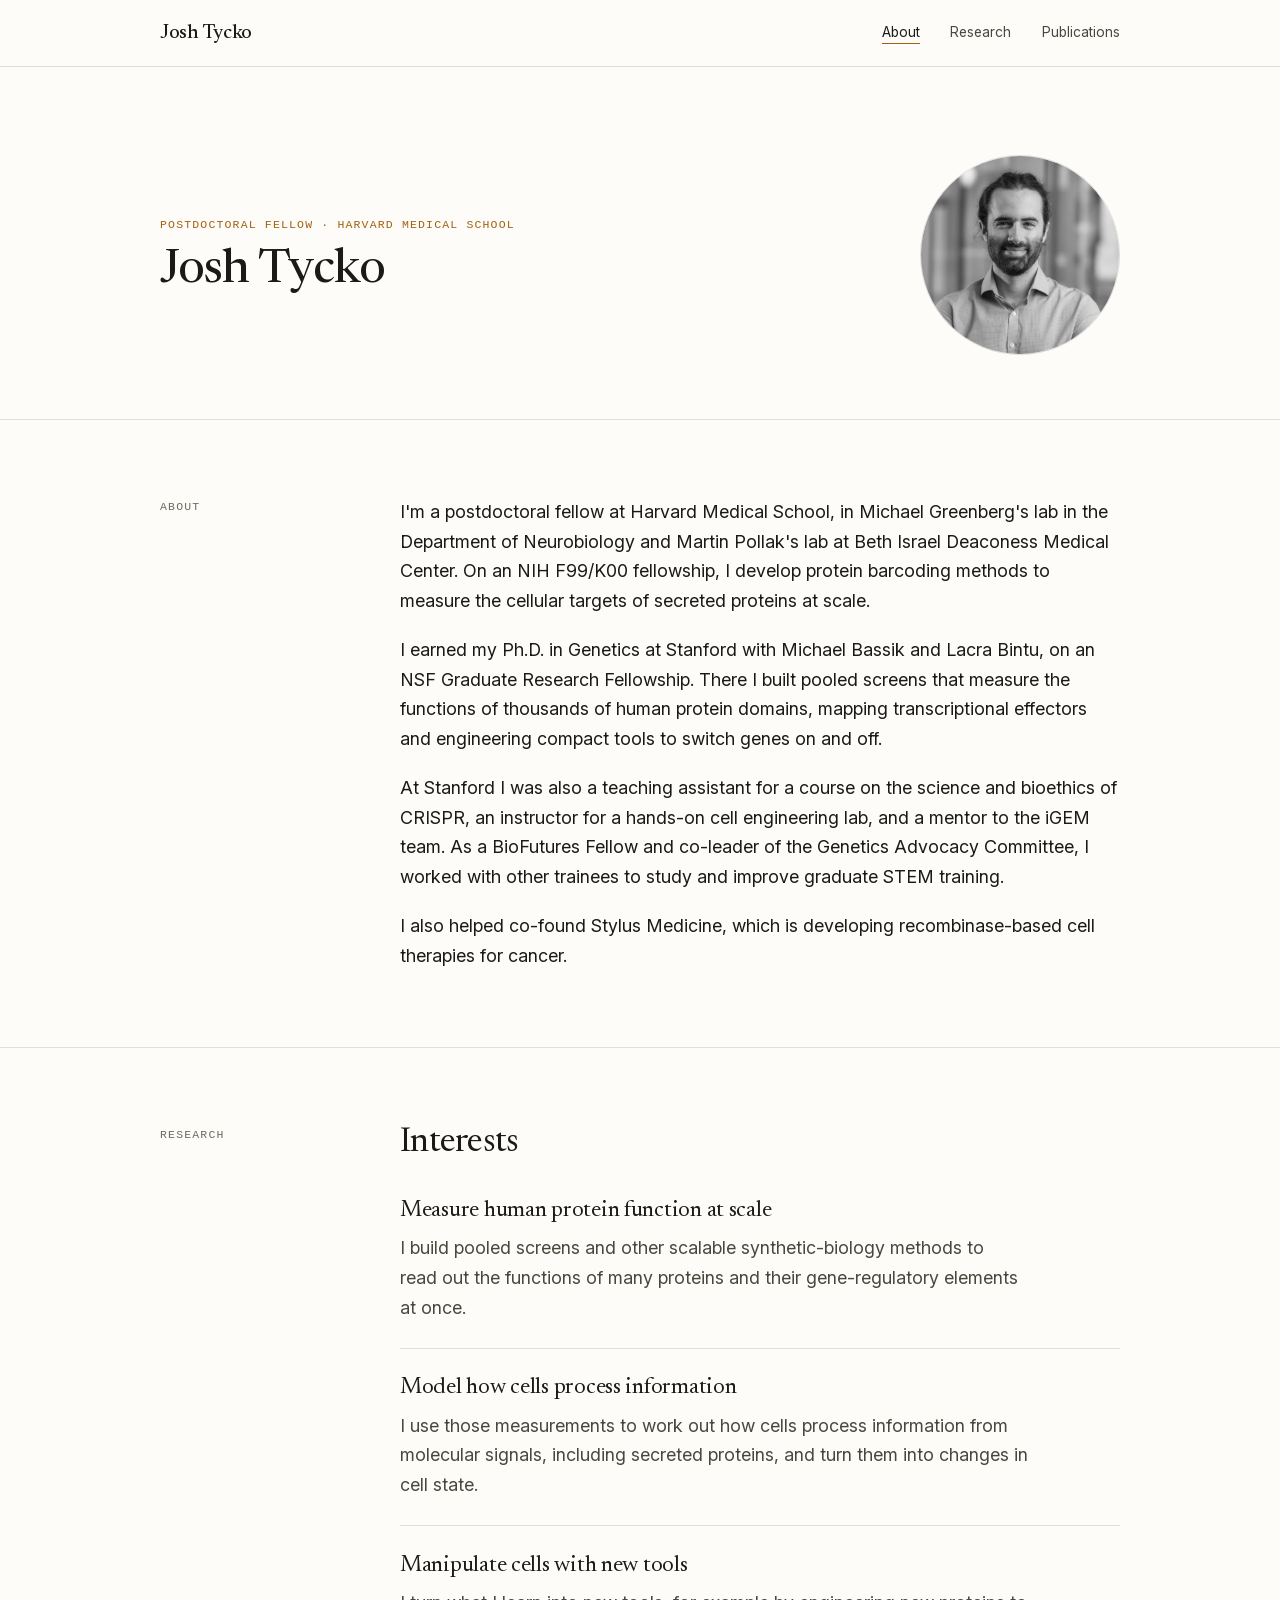
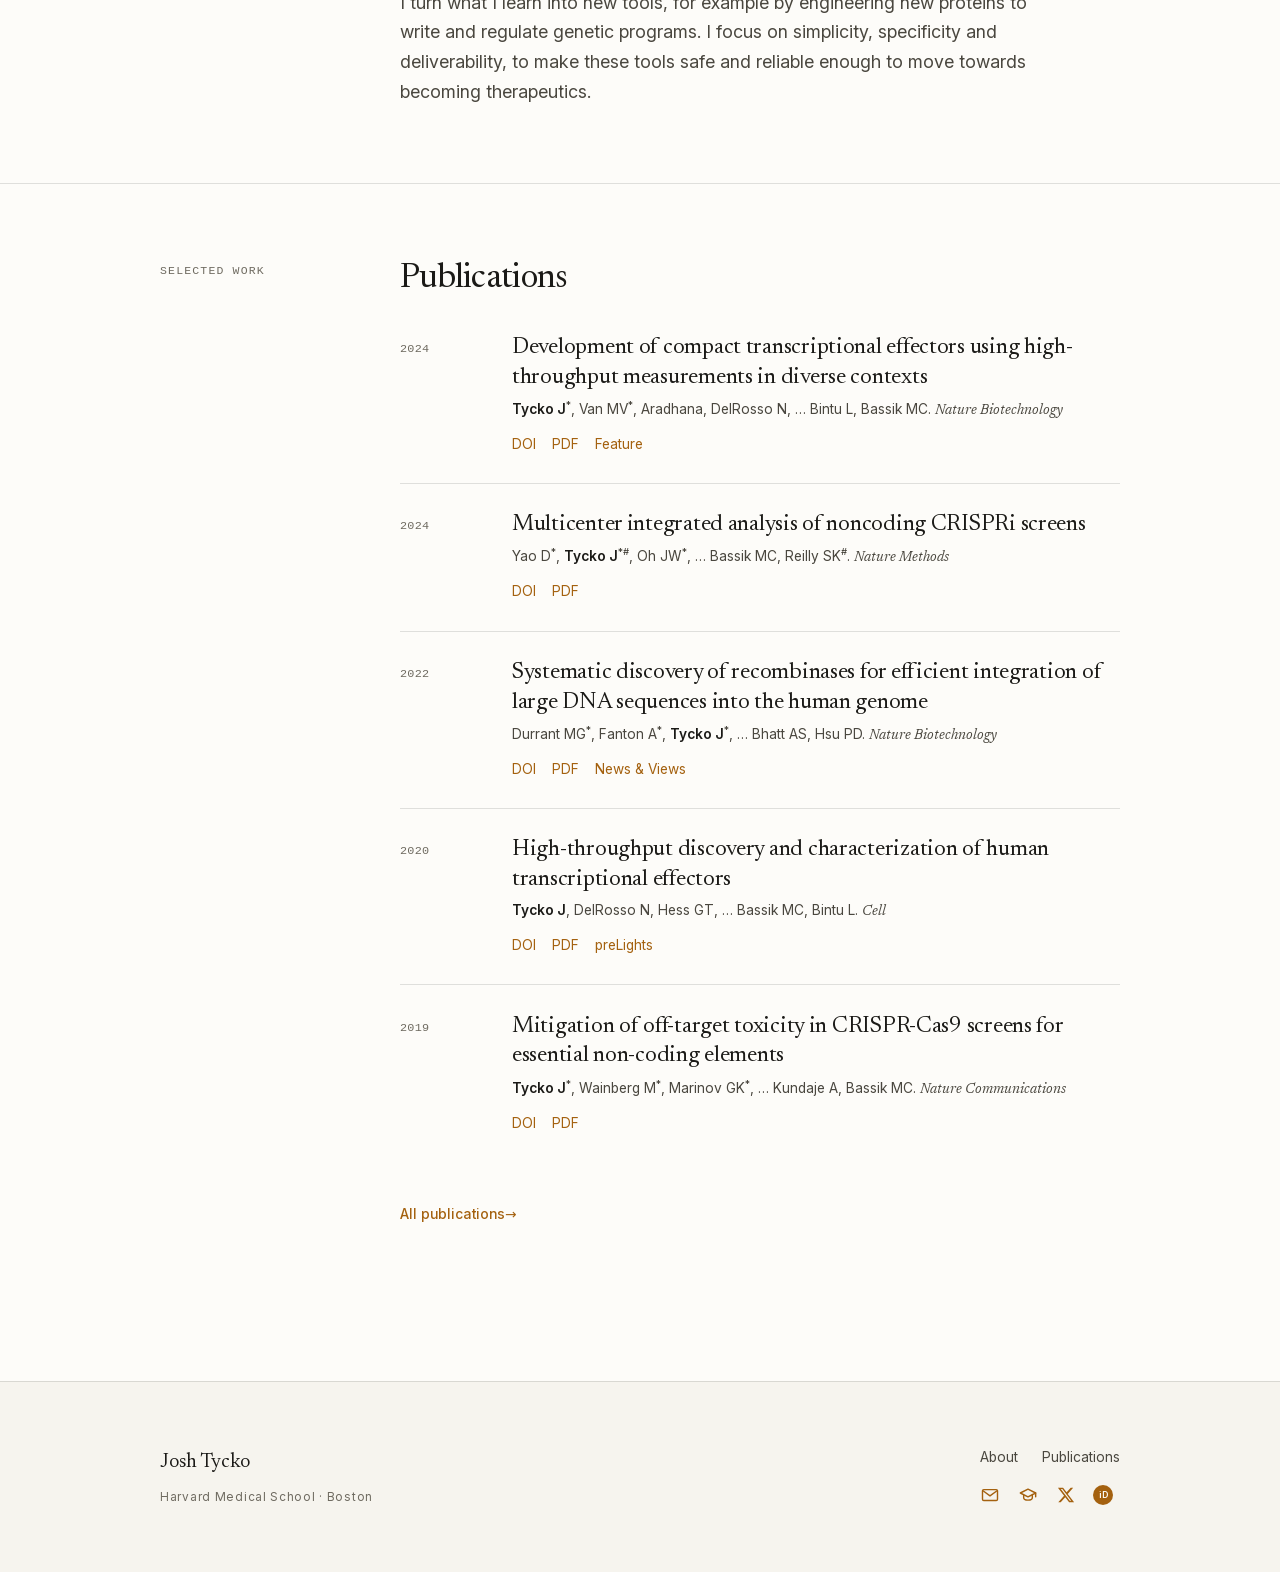
==== commit 62beac38: "Publications: sticky section index, Other writing last, two more entries Josh asked for a left-hand " ====
--- a/index.html
+++ b/index.html
@@ -198,6 +198,15 @@
             </div>
           </li>
           <li class="reveal">
+            <span class="pubs__year">2024</span>
+            <h3 class="pubs__title"><a href="https://doi.org/10.1038/s41592-024-02216-7">Multicenter integrated analysis of noncoding CRISPRi screens</a></h3>
+            <p class="pubs__authors">Yao D<sup>*</sup>, <span class="self">Tycko J</span><sup>*#</sup>, Oh JW<sup>*</sup>, &hellip; Bassik MC, Reilly SK<sup>#</sup>. <em>Nature Methods</em></p>
+            <div class="pubs__links">
+              <a href="https://doi.org/10.1038/s41592-024-02216-7">DOI</a>
+              <a href="pdf/multicenter-noncoding-crispri-2024.pdf">PDF</a>
+            </div>
+          </li>
+          <li class="reveal">
             <span class="pubs__year">2022</span>
             <h3 class="pubs__title"><a href="https://doi.org/10.1038/s41587-022-01494-w">Systematic discovery of recombinases for efficient integration of large DNA sequences into the human genome</a></h3>
             <p class="pubs__authors">Durrant MG<sup>*</sup>, Fanton A<sup>*</sup>, <span class="self">Tycko J</span><sup>*</sup>, &hellip; Bhatt AS, Hsu PD. <em>Nature Biotechnology</em></p>
@@ -215,6 +224,15 @@
               <a href="https://doi.org/10.1016/j.cell.2020.11.024">DOI</a>
               <a href="pdf/human-transcriptional-effectors-2020.pdf">PDF</a>
               <a href="https://prelights.biologists.com/highlights/high-throughput-discovery-and-characterization-of-human-transcriptional-effectors/">preLights</a>
+            </div>
+          </li>
+          <li class="reveal">
+            <span class="pubs__year">2019</span>
+            <h3 class="pubs__title"><a href="https://doi.org/10.1038/s41467-019-11955-7">Mitigation of off-target toxicity in CRISPR-Cas9 screens for essential non-coding elements</a></h3>
+            <p class="pubs__authors"><span class="self">Tycko J</span><sup>*</sup>, Wainberg M<sup>*</sup>, Marinov GK<sup>*</sup>, &hellip; Kundaje A, Bassik MC. <em>Nature Communications</em></p>
+            <div class="pubs__links">
+              <a href="https://doi.org/10.1038/s41467-019-11955-7">DOI</a>
+              <a href="pdf/mitigation-offtarget-2019.pdf">PDF</a>
             </div>
           </li>
         </ol>
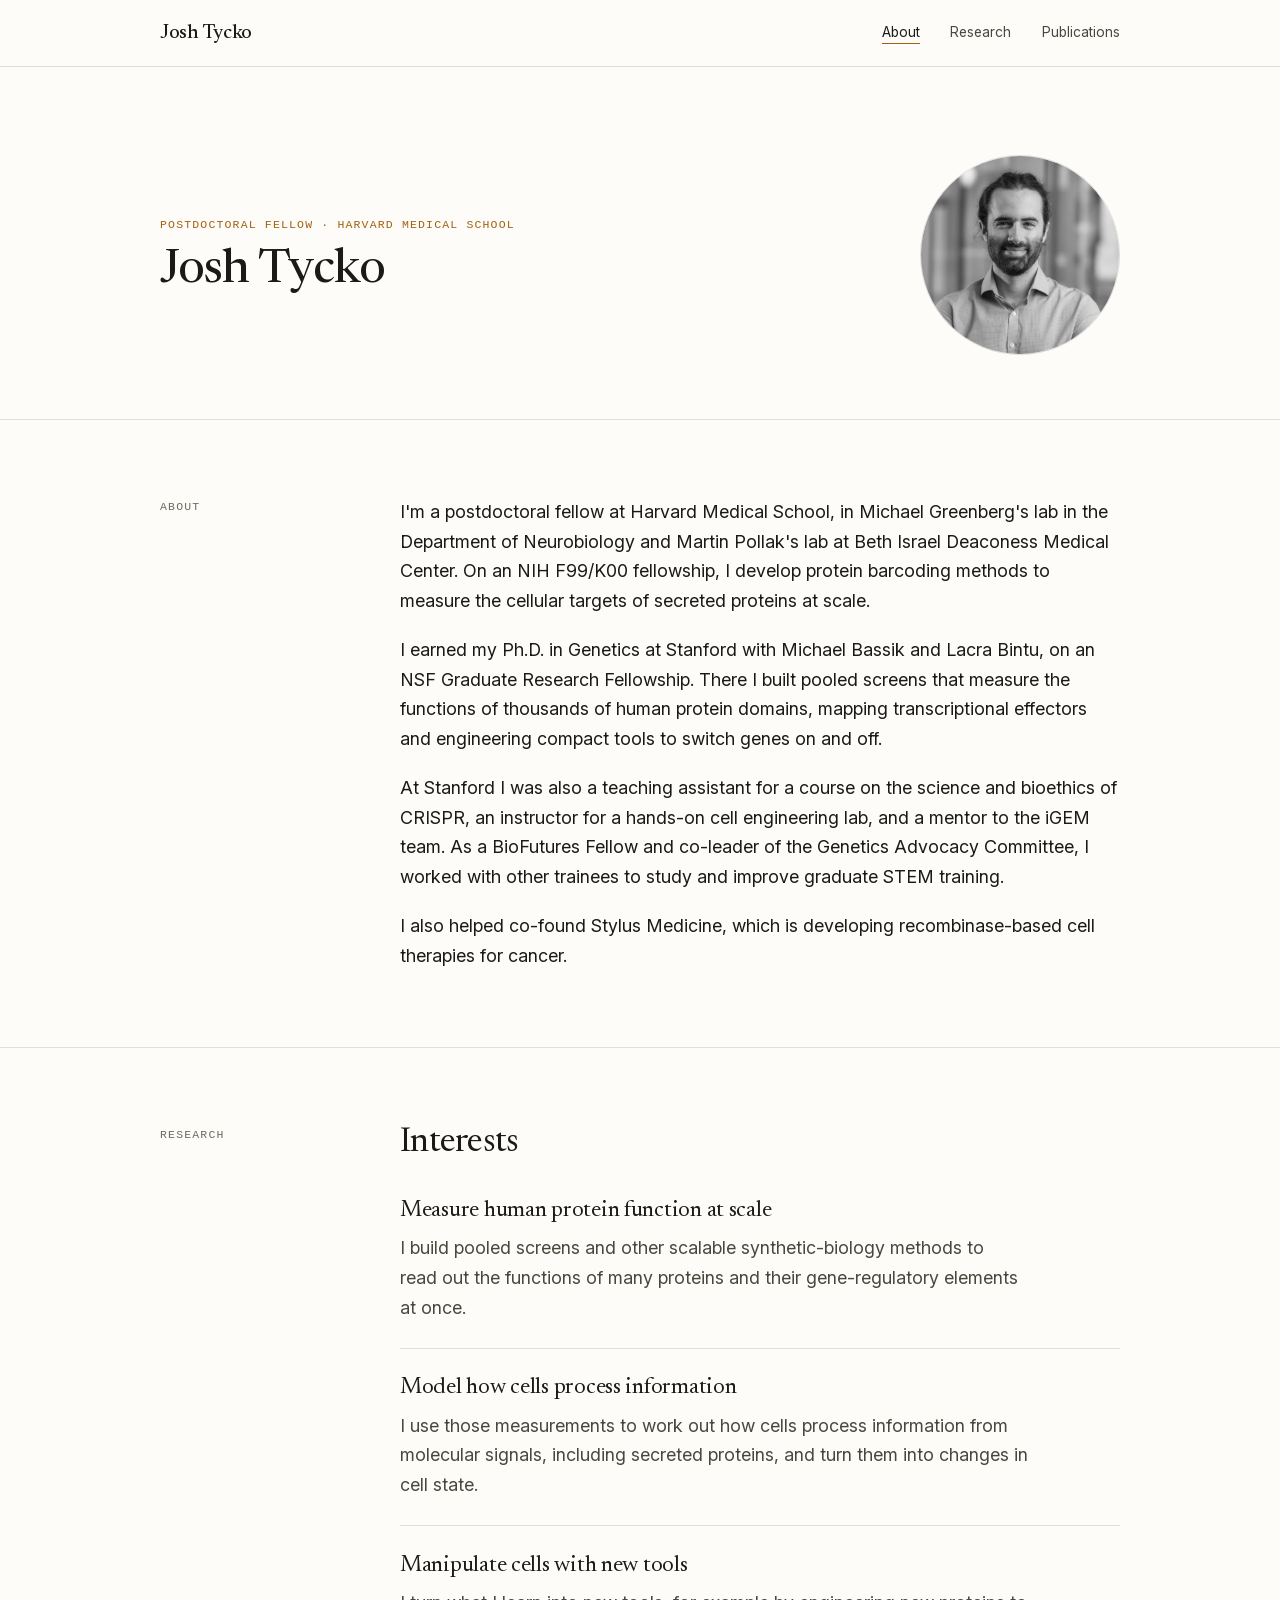
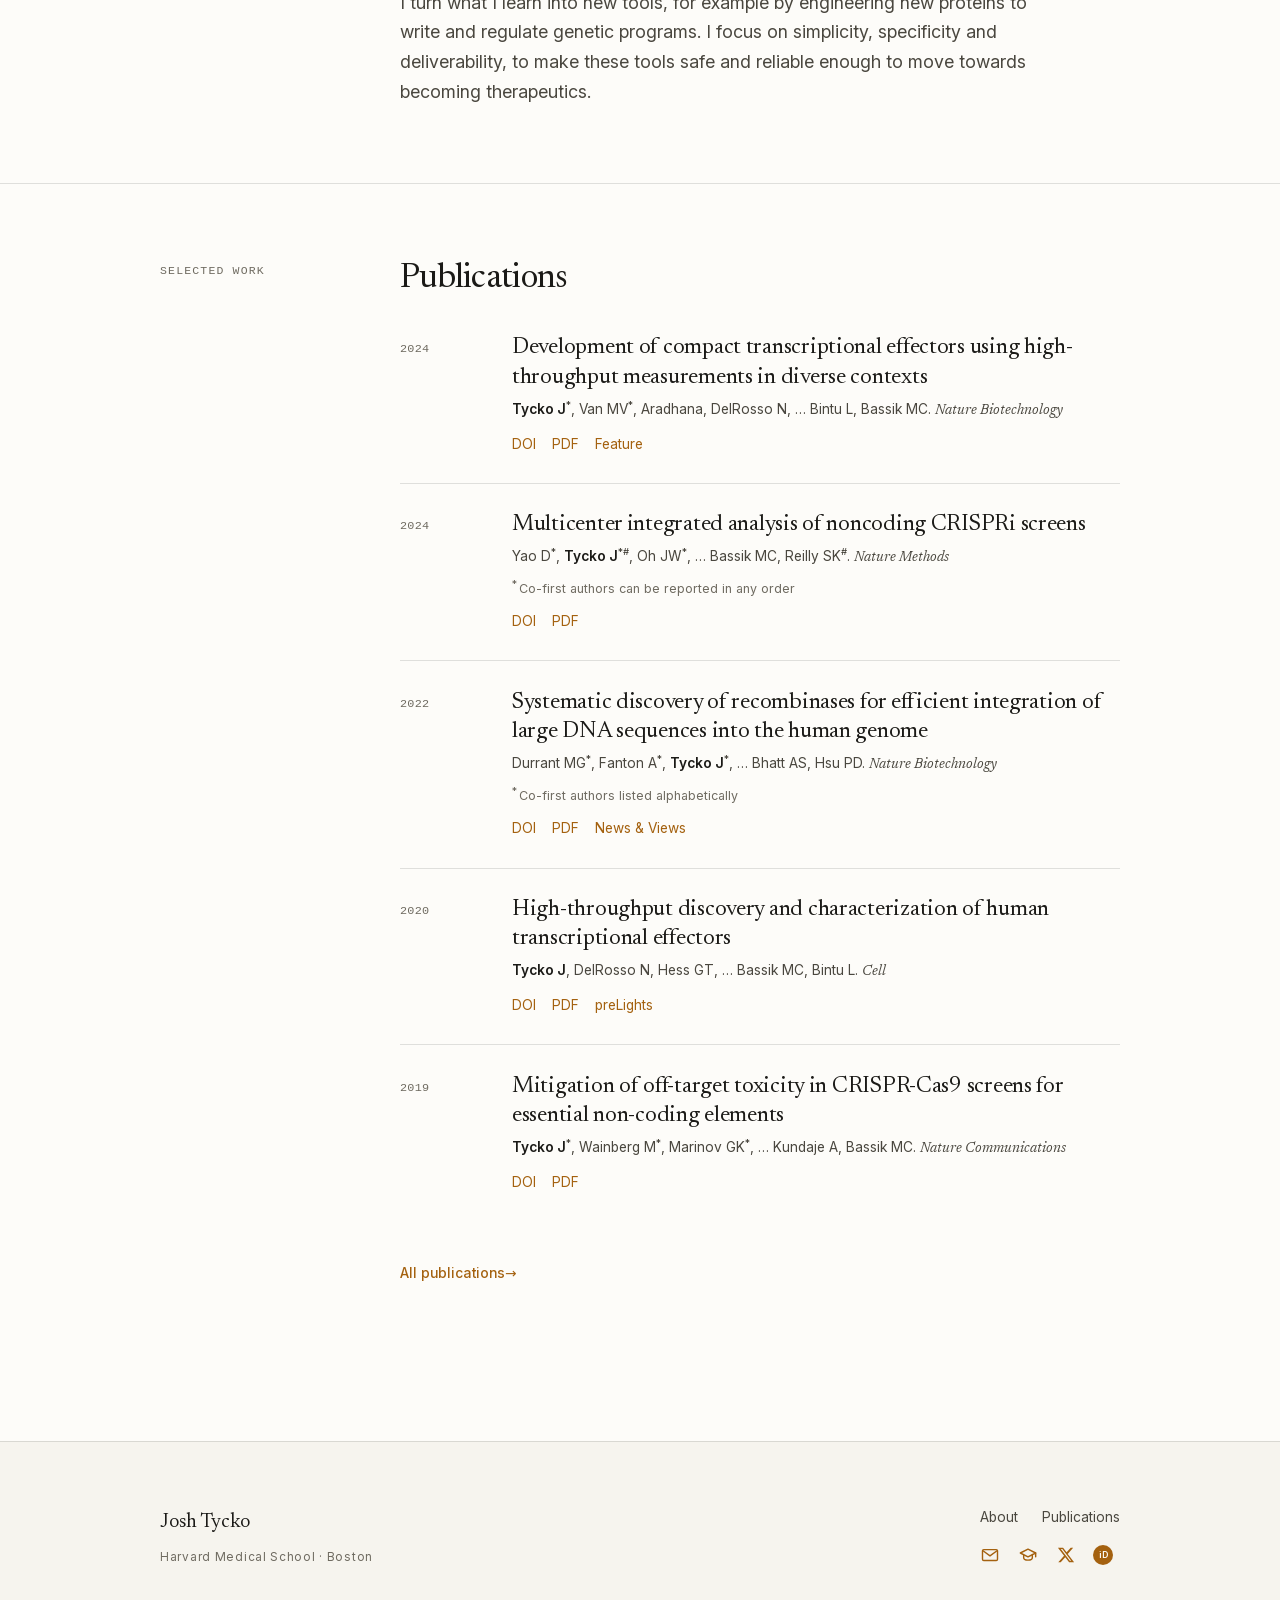
==== commit 20f8cf89: "Note co-first author ordering; point the lede at Google Scholar Papers whose co-first authors are no" ====
--- a/index.html
+++ b/index.html
@@ -82,7 +82,7 @@
 .pubs li{padding-block:1.65rem;display:grid;grid-template-columns:minmax(0,1fr);gap:0.35rem;}
 .pubs li:first-child{padding-top:0;}
 .pubs li + li{border-top:1px solid var(--rule);}
-@media (min-width:640px){.pubs li{grid-template-columns:5.5rem minmax(0,1fr);gap:0.35rem 1.5rem;}.pubs__year{grid-row:span 3;}}
+@media (min-width:640px){.pubs li{grid-template-columns:5.5rem minmax(0,1fr);gap:0.35rem 1.5rem;}.pubs__year{grid-column:1;grid-row:1;}.pubs li > :not(.pubs__year){grid-column:2;}}
 .pubs__year{font-family:var(--mono);font-size:0.74rem;font-weight:500;letter-spacing:0.02em;color:var(--ink-mute);padding-top:0.45rem;}
 .pubs__title{font-family:var(--serif);font-size:var(--step-1);font-weight:400;line-height:1.3;letter-spacing:-0.012em;text-wrap:pretty;}
 .pubs__title a{color:inherit;text-decoration:none;transition:color .14s ease;}
@@ -91,6 +91,8 @@
 .pubs__authors .self{font-weight:600;color:var(--ink);}
 .pubs__authors sup{font-size:0.7em;font-weight:500;}
 .pubs__authors em{font-family:var(--serif);color:var(--ink-soft);}
+.pubs__note{font-size:0.78rem;line-height:1.5;color:var(--ink-mute);margin-top:0.15rem;}
+.pubs__note sup{font-size:0.8em;font-weight:500;}
 .pubs__links{display:flex;flex-wrap:wrap;gap:0.5rem 1rem;margin-top:0.35rem;font-size:var(--step--1);}
 .pubs__links a{color:var(--accent);text-decoration:none;border-bottom:1px solid transparent;transition:border-color .14s ease;}
 .pubs__links a:hover{border-bottom-color:currentColor;}
@@ -201,6 +203,7 @@
             <span class="pubs__year">2024</span>
             <h3 class="pubs__title"><a href="https://doi.org/10.1038/s41592-024-02216-7">Multicenter integrated analysis of noncoding CRISPRi screens</a></h3>
             <p class="pubs__authors">Yao D<sup>*</sup>, <span class="self">Tycko J</span><sup>*#</sup>, Oh JW<sup>*</sup>, &hellip; Bassik MC, Reilly SK<sup>#</sup>. <em>Nature Methods</em></p>
+            <p class="pubs__note"><sup>*</sup>&#8201;Co-first authors can be reported in any order</p>
             <div class="pubs__links">
               <a href="https://doi.org/10.1038/s41592-024-02216-7">DOI</a>
               <a href="pdf/multicenter-noncoding-crispri-2024.pdf">PDF</a>
@@ -210,6 +213,7 @@
             <span class="pubs__year">2022</span>
             <h3 class="pubs__title"><a href="https://doi.org/10.1038/s41587-022-01494-w">Systematic discovery of recombinases for efficient integration of large DNA sequences into the human genome</a></h3>
             <p class="pubs__authors">Durrant MG<sup>*</sup>, Fanton A<sup>*</sup>, <span class="self">Tycko J</span><sup>*</sup>, &hellip; Bhatt AS, Hsu PD. <em>Nature Biotechnology</em></p>
+            <p class="pubs__note"><sup>*</sup>&#8201;Co-first authors listed alphabetically</p>
             <div class="pubs__links">
               <a href="https://doi.org/10.1038/s41587-022-01494-w">DOI</a>
               <a href="pdf/recombinases-2022.pdf">PDF</a>
